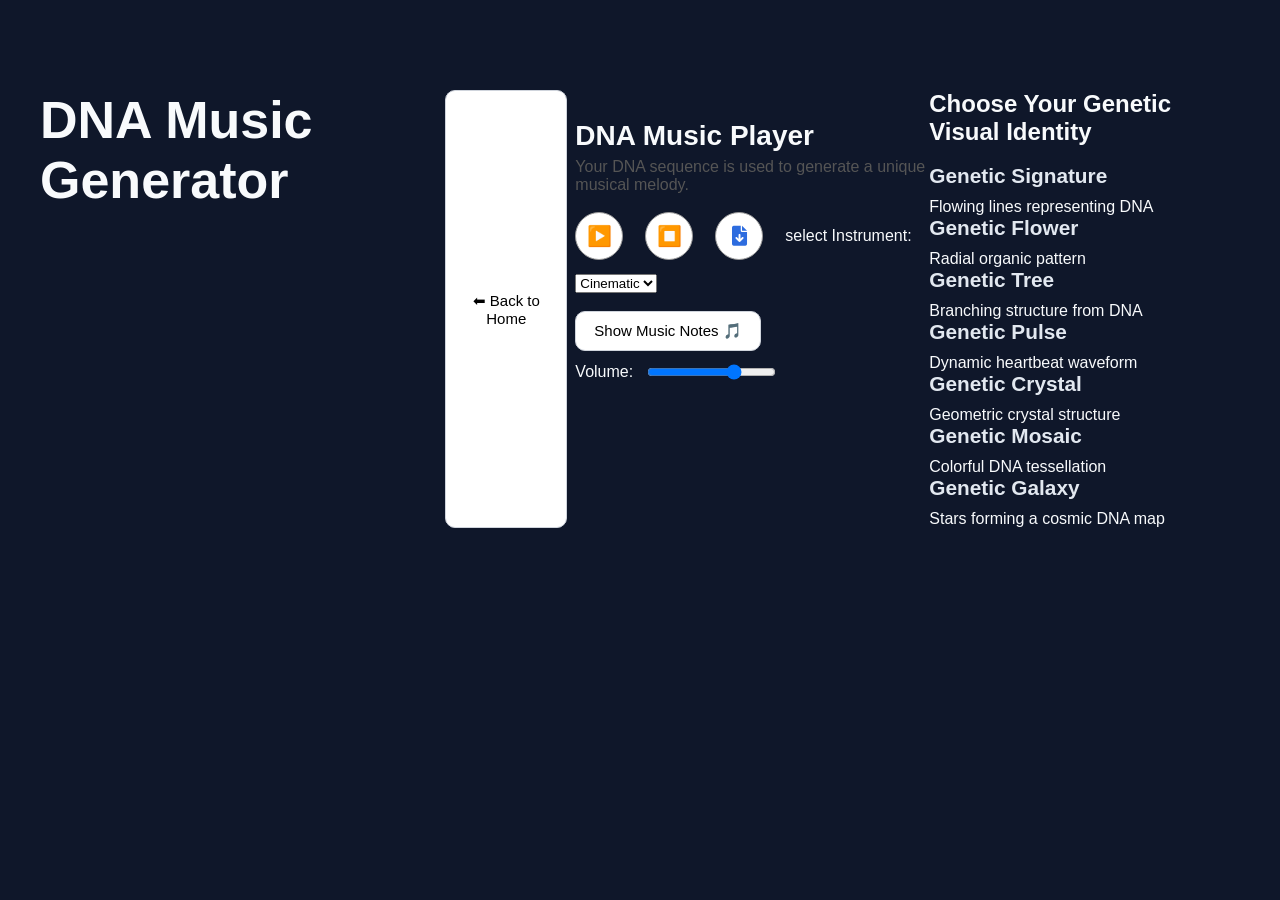
==== frontend/artistic.html @ f5a2efa0 "Build scientific catalog structure and premium glassmorphism UI" ====
<!DOCTYPE html>
<html>
<head>
  <meta charset="UTF-8">
  <title>Genomic Identity System – Artistic Identity</title>
  <link rel="stylesheet" href="https://cdnjs.cloudflare.com/ajax/libs/font-awesome/6.0.0/css/all.min.css">
  <link rel="stylesheet" href="css/style.css">
</head>
<body>

    <h1>DNA Music Generator</h1>
<button onclick="window.location.href='index.html'">
⬅ Back to Home
</button>
    <div class="music-card">
  <div class="controls">

<div class="row">
  <div class="player-info">
    <h2>DNA Music Player</h2>
    <p>Your DNA sequence is used to generate a unique musical melody.</p>
  </div>
</div>
  <!-- السطر الثاني -->
  <div class="row music-controls">

<button id="playBtn" type="button" class="icon-btn">▶️</button>
<button id="stopBtn" type="button" class="icon-btn">⏹️</button>
<button id="downloadBtn" class="icon-btn" title="Download Music">
    <i class="fa-solid fa-file-arrow-down"></i>
</button>

<label for="instrumentSelect"> select Instrument:</label>
<select id="instrumentSelect">
    <option value="CINE" selected>Cinematic</option>
    <option value="VIOLIN">Violin</option>
    <option value="FLUTE">Flute</option>
    <option value="TRUMPET">Trumpet</option>
    <option value="GUITAR">Guitar</option>
    <option value="PIANO">Piano</option>
  </select>
</div>
<button id="toggleNotesBtn">Show Music Notes 🎵</button>

<p id="notesDisplay" style="display:none;"></p>
<p id="statusText"></p>
<!--شريط التحكم بالصوت-->
<div class="row">
  <label for="volumeSlider">Volume:</label>
  <input type="range" id="volumeSlider" min="0" max="1" step="0.01" value="0.7">
</div>
</div>
</div>
 <!-- قسم البطاقات من  هون بلش -------- اختيار البطاقات------>
<section id="visualSection">

<h2>Choose Your Genetic Visual Identity</h2>

<div class="visual-grid">

<div class="visual-card" data-pattern="signature">
<h3>Genetic Signature</h3>
<p>Flowing lines representing DNA</p>
</div>

<div class="visual-card" data-pattern="flower">
<h3>Genetic Flower</h3>
<p>Radial organic pattern</p>
</div>

<div class="visual-card" data-pattern="tree">
<h3>Genetic Tree</h3>
<p>Branching structure from DNA</p>
</div>

<div class="visual-card" data-pattern="pulse">
<h3>Genetic Pulse</h3>
<p>Dynamic heartbeat waveform</p>
</div>

<div class="visual-card" data-pattern="crystal">
<h3>Genetic Crystal</h3>
<p>Geometric crystal structure</p>
</div>

<div class="visual-card" data-pattern="mosaic">
<h3>Genetic Mosaic</h3>
<p>Colorful DNA tessellation</p>
</div>

<div class="visual-card" data-pattern="galaxy">
<h3>Genetic Galaxy</h3>
<p>Stars forming a cosmic DNA map</p>
</div>

</div>


</section>

    <pre id="result"></pre>
    <script>

console.log("Script loaded");


let audioCtx = new (window.AudioContext || window.webkitAudioContext)();
let isPlaying = false;
let timeouts = [];

// ===== Simple Cinematic Reverb =====
const reverb = audioCtx.createConvolver();
const reverbGain = audioCtx.createGain();
reverbGain.gain.value = 0.35;

function createImpulseResponse(duration = 2.5, decay = 2.0) {
  const sampleRate = audioCtx.sampleRate;
  const length = sampleRate * duration;
  const impulse = audioCtx.createBuffer(2, length, sampleRate);

  for (let channel = 0; channel < 2; channel++) {
    const data = impulse.getChannelData(channel);
    for (let i = 0; i < length; i++) {
      data[i] =
        (Math.random() * 2 - 1) *
        Math.pow(1 - i / length, decay);
    }
  }

  return impulse;
}

reverb.buffer = createImpulseResponse();
reverb.connect(reverbGain);
reverbGain.connect(audioCtx.destination);

async function sendDNA() {
    const dnaValue = localStorage.getItem("savedDNA") || "";
    localStorage.setItem("savedDNA", dnaValue);
   
    const response = await fetch("http://127.0.0.1:8000/api/echo-dna", {
        method: "POST",
        headers: { "Content-Type": "application/json" },
        body: JSON.stringify({ dna: dnaValue })
    });
    const data = await response.json();

    window.lastNotes = data.notes;
    console.log("DNA:", dnaValue);
    console.log("NOTES:", data.notes);

    console.log("Notes received:", window.lastNotes);
}
// اخترّي آلة واحدة من: "FLUTE", "VIOLIN", "PIANO", "CINE"
let INSTRUMENT = "CINE";

const INSTRUMENT_PRESETS = {
 FLUTE: {
  wave1: "sine",
  wave2: "sine",
  detune: 1,
  cutoffMul: 4.0,
  attack: 0.05,
  release: 0.18,
  vibHz: 6.5,
  vibAmt: 4.0,
  useSub: false
},
  VIOLIN: {
  wave1: "sawtooth",
  wave2: "triangle",
  detune: 6,
  cutoffMul: 3.2,
  attack: 0.08,
  release: 0.25,
  vibHz: 7.0,
  vibAmt: 5.0,
  useSub: false
},
PIANO: {
  wave1: "triangle",
  wave2: "sine",
  detune: 0,
  cutoffMul: 4.0,
  attack: 0.005,
  release: 0.15,
  vibHz: 0.0,
  vibAmt: 0.0,
  useSub: false
},
GUITAR: {
  wave1: "triangle",
  wave2: "triangle",
  detune: 0,
  cutoffMul: 2.8,
  attack: 0.003,
  release: 0.12,
  vibHz: 0.0,
  vibAmt: 0.0,
  useSub: false
},
  CINE:   { wave1: "square",   wave2: "triangle", detune: 10, cutoffMul: 1.8, attack: 0.02, release: 0.10, vibHz: 4.2, vibAmt: 1.4,useSub: true },
  TRUMPET: {
  wave1: "square",
  wave2: "square",
  detune: 2,
  cutoffMul: 2.0,
  attack: 0.01,
  release: 0.06,
  vibHz: 5.0,
  vibAmt: 1.5,
  useSub: false
},}
let mediaRecorder;
let audioChunks = [];

// تجهيز التسجيل من الـ Audio Context
const dest = audioCtx.createMediaStreamDestination();
reverbGain.connect(dest); // نربط الصوت النهائي (مع الريفيرب) بجهة التسجيل

function setupRecorder() {
  mediaRecorder = new MediaRecorder(dest.stream);
  
  mediaRecorder.ondataavailable = (event) => {
    audioChunks.push(event.data);
  };

  mediaRecorder.onstop = () => {
    const audioBlob = new Blob(audioChunks, { type: 'audio/wav' });
    const audioUrl = URL.createObjectURL(audioBlob);
    const link = document.createElement('a');
    link.href = audioUrl;
    link.download = 'MyDNA_Music.wav';
    link.click();
    audioChunks = []; // تفريغ الذاكرة للتسجيل القادم
  };
}

function playNote(freq, duration = 0.28, volume = 0.85) {
    isPlaying = true;
  if (!Number.isFinite(freq)) return; // حماية من undefined / NaN

  const now = audioCtx.currentTime;
const preset = INSTRUMENT_PRESETS[INSTRUMENT] || INSTRUMENT_PRESETS["CINE"];
console.log("Current instrument:", INSTRUMENT);
console.log("Preset loaded:", preset);
const useSub = preset.useSub ?? true;
  // MAIN + DETUNE (يعطي سماكة بدون حدة مزعجة)
  const osc = audioCtx.createOscillator();
  const osc2 = audioCtx.createOscillator();

  osc.type = preset.wave1;
osc2.type = preset.wave2;

  osc.frequency.setValueAtTime(freq, now);
  osc2.frequency.setValueAtTime(freq, now);
  osc2.detune.setValueAtTime(preset.detune, now);
  // SUB (Bass) خفيف لتخانة “سينمائية”
  const sub = audioCtx.createOscillator();
  sub.type = "sine";
  sub.frequency.setValueAtTime(freq / 2, now);

  // فلتر Low-pass لكسر الزمور/الحدة
  const filter = audioCtx.createBiquadFilter();
  filter.type = "lowpass";
  // cutoff ذكي: كل ما النغمة أعلى، الفلتر أعلى
const cutoff = Math.min(2200, Math.max(900, freq * preset.cutoffMul));
  filter.frequency.setValueAtTime(cutoff, now);

  // Gain stages
  const mix = audioCtx.createGain();   // قبل الفلتر
  const amp = audioCtx.createGain();   // بعد الفلتر (Envelope)

  // خلط الطبقات (وازنّاهم)
  const subGain = audioCtx.createGain();
  subGain.gain.setValueAtTime(0.07, now); // تخانة بدون بَحّة (غيري 0.12 - 0.25)

  osc.connect(mix);
  osc2.connect(mix);
  sub.connect(subGain);
  subGain.connect(mix);

  mix.connect(filter);
  filter.connect(amp);
 amp.connect(audioCtx.destination); // الصوت المباشر
amp.connect(reverb); // إرسال جزء للريڤيرب

  // Envelope ناعم (سينمائي) + بدون قطع مفاجئ
 amp.gain.setValueAtTime(0.0001, now);
 amp.gain.setValueAtTime(0.0001, now);
amp.gain.exponentialRampToValueAtTime(volume, now + preset.attack);
amp.gain.exponentialRampToValueAtTime(0.0001, now + duration + preset.release);
  osc.start(now);
  osc2.start(now);

  osc.stop(now + duration);
  osc2.stop(now + duration);
 if (useSub) {
  sub.start(now);
  sub.stop(now + duration);
}
}

async function playNotes() {
isPlaying=true;
    await audioCtx.resume();
    timeouts.forEach(clearTimeout);
timeouts = [];
// أخذ النوتات وتكرارها 3 مرات (مثل ما بيسمعها المستخدم تماماً)
const notes = window.lastNotes || [];
const repeats = 3; 
const loopedNotes = Array(repeats).fill(notes).flat();

    if (!notes.length) {
        alert("اعملي Send أول شي");
        return;
    }


const freqMap = {
  "C4": 261.63,
  "Eb4": 311.13,
  "F4": 349.23,
  "Gb4": 369.99,
  "G4": 392.00,
  "Bb4": 466.16,
  "C5": 523.25,
  "Eb5": 622.25
};
    

let t = 0;

loopedNotes.forEach((note, index) => {

  // تطبيع النوتة ليتناسب مع السلم
  const normalizeNote = {
    "D4": "Eb4",
    "E4": "F4",
    "A4": "Bb4",
    "B4": "C5",
  };

  note = normalizeNote[note] || note;

  // جيب التردد مع حماية من undefined
  let finalFreq = freqMap[note] ?? freqMap["C4"];

  // ===== إيقاع سينمائي متغيّر =====
 const base  = 0.22;  

  const beat =
    (index % 8 === 0) ? 0.12 :
    (index % 4 === 0) ? 0.07 :
    0.3;

  const duration = base + beat;
  // ترابط بسيط بين النغمات
  const overlap = 0.01;
const progression = index / loopedNotes.length;
const dynamicVolume = 0.65 + progression * 0.6;
 
const id = setTimeout(() => {
  if (!isPlaying) return;
  playNote(finalFreq, duration, dynamicVolume);
}, t);

timeouts.push(id);

  t += Math.max(18, (duration - overlap) * 1000);
});
}

document.getElementById("instrumentSelect").addEventListener("change", (e) => {
  INSTRUMENT = e.target.value;
  console.log("Instrument changed to:", INSTRUMENT);
});
document.getElementById("playBtn").addEventListener("click", async () => {
  INSTRUMENT = document.getElementById("instrumentSelect").value;
  document.getElementById("statusText").textContent = "Generating music...";

  if (!window.lastNotes || !window.lastNotes.length) {
    await sendDNA();
  }

  document.getElementById("statusText").textContent = "Playing music...";
  playNotes();
});
document.getElementById("stopBtn").addEventListener("click", async () => {
  isPlaying = false;
  timeouts.forEach(clearTimeout);
  timeouts = [];

  if (audioCtx.state === "running") {
    await audioCtx.suspend();
  }
  document.getElementById("statusText").textContent = "Music stopped & saved";
});
let notesVisible = false;

document.getElementById("toggleNotesBtn").addEventListener("click", () => {
  const notesElement = document.getElementById("notesDisplay");

  if (!window.lastNotes || !window.lastNotes.length) {
    notesElement.textContent = "No  Music generated yet.";
    notesElement.style.display = "block";
    return;
  }

  notesVisible = !notesVisible;

  if (notesVisible) {
    notesElement.textContent = window.lastNotes.join(" ");
    notesElement.style.display = "block";
    document.getElementById("toggleNotesBtn").textContent = "Hide Notes";
  } else {
    notesElement.style.display = "none";
    document.getElementById("toggleNotesBtn").textContent = "Show Generated Notes 🎵";
  }
});
  // دالة تحويل البيانات لصوت - نسخة مختصرة ومجربة
function bufferToWave(abuffer, len) {
    let numOfChan = abuffer.numberOfChannels,
        length = len * numOfChan * 2 + 44,
        buffer = new ArrayBuffer(length),
        view = new DataView(buffer),
        channels = [], i, sample, offset = 0, pos = 0;

    function setUint16(data) { view.setUint16(pos, data, true); pos += 2; }
    function setUint32(data) { view.setUint32(pos, data, true); pos += 4; }

    setUint32(0x46464952); setUint32(length - 8); setUint32(0x45564157);
    setUint32(0x20746d66); setUint32(16); setUint16(1); setUint16(numOfChan);
    setUint32(abuffer.sampleRate); setUint32(abuffer.sampleRate * 2 * numOfChan);
    setUint16(numOfChan * 2); setUint16(16); setUint32(0x61746164); setUint32(length - pos - 4);

    for (i = 0; i < abuffer.numberOfChannels; i++) channels.push(abuffer.getChannelData(i));
    while (pos < len) {
        for (i = 0; i < numOfChan; i++) {
            sample = Math.max(-1, Math.min(1, channels[i][pos]));
            sample = (0.5 + sample < 0 ? sample * 32768 : sample * 32767) | 0;
            view.setInt16(44 + offset, sample, true); offset += 2;
        }
        pos++;
    }
    return new Blob([buffer], { type: "audio/wav" });
}

// دالة التحميل
async function downloadMusic() {
    if (!window.lastNotes || !window.lastNotes.length) {
        alert("Please generate DNA notes first!");
        return;
    }
    document.getElementById("statusText").textContent = "Downloading...";
    // 1. أخذ النوتات الأساسية
  const baseNotes = window.lastNotes || [];
  
  // 2. تكرارها 3 مرات (عشان يطلع طول الملف الصوتي مناسب)
  const notes = Array(3).fill(baseNotes).flat();

  // 3. إنشاء السياق الصوتي بناءً على الطول الجديد (نضرب بـ 0.5 للضمان)
  const renderCtx = new OfflineAudioContext(2, 44100 * notes.length * 0.5, 44100);
    let currentTime = 0;
    const freqMap = { "C4": 261.63, "Eb4": 311.13, "F4": 349.23, "Gb4": 369.99, "G4": 392.00, "Bb4": 466.16, "C5": 523.25, "Eb5": 622.25 };

    notes.forEach(note => {
        const freq = freqMap[note] || 261.63;
        const osc = renderCtx.createOscillator();
        const amp = renderCtx.createGain();
       osc.type = INSTRUMENT_PRESETS[INSTRUMENT].wave1;
        osc.frequency.setValueAtTime(freq, currentTime);
        amp.gain.setValueAtTime(0.5, currentTime);
        amp.gain.exponentialRampToValueAtTime(0.0001, currentTime + 0.4);
        osc.connect(amp);
        amp.connect(renderCtx.destination);
        osc.start(currentTime);
        osc.stop(currentTime + 0.4);
        currentTime += 0.45;
    });

    const renderedBuffer = await renderCtx.startRendering();
    const blob = bufferToWave(renderedBuffer, renderedBuffer.length);
    const url = URL.createObjectURL(blob);
    const a = document.createElement("a");
    a.href = url;
    a.download = "DNA_Music.wav";
    a.click();
    document.getElementById("statusText").textContent = "Done!";
}

// ربط الزر
document.getElementById("downloadBtn").onclick = downloadMusic;
</script> 
</body>
</html>
---- frontend/css/style.css ----
.row {
  display: flex;
  gap: 12px;
  align-items: center;
  margin-bottom: 22px;   /* زودناها شوي */
}

.controls {
  margin-top: 25px;
}

#dnaInput {
  width: 350px;
  padding: 6px;
}
.icon-btn{
  width: 48px;
  height: 48px;
  font-size: 22px;
  border-radius: 50%;
  border: 1px solid #999;
  background: white;
  cursor: pointer;
}
body{
  font-family: Arial, Helvetica, sans-serif;
  margin: 40px;
}

.controls{
  margin-bottom: 40px;
}

.row{
  margin-top: 12px;
}

button{
  margin-right: 8px;
  padding: 6px 12px;
  cursor: pointer;
}

#dnaInput{
  width: 400px;
  padding: 8px;
}
.music-controls{
  display:flex;
  align-items:center;
  gap:10px;
}
.player-info h2 {
  margin: 0;
  font-size: 28px;
}

.player-info p {
  margin: 6px 0 0 0;
  color: #555;
  font-size: 16px;
}
.subtitle{
  margin-top:10px;
  color:#555;
  font-size:16px;
  max-width:500px;
}
body{
  font-family: Arial, Helvetica, sans-serif;
  margin: 40px;
  background: #f8f9fc;
  color: #222;
}

h1{
  font-size: 52px;
  margin-bottom: 10px;
}

.subtitle{
  margin-top: 10px;
  color: #555;
  font-size: 16px;
  max-width: 700px;
  line-height: 1.6;
}

.controls{
  margin-top: 30px;
  max-width: 900px;
}

.row{
  display: flex;
  gap: 14px;
  align-items: center;
  margin-bottom: 18px;
  flex-wrap: wrap;
}

#dnaInput{
  width: 500px;
  padding: 12px;
  border: 1px solid #cfd4dc;
  border-radius: 10px;
  font-size: 15px;
}

button{
  padding: 10px 18px;
  border: 1px solid #cfd4dc;
  border-radius: 10px;
  background: white;
  cursor: pointer;
  font-size: 15px;
  transition: 0.2s;
}

button:hover{
  background: #eef3ff;
  border-color: #7aa2ff;
}

#sendBtn{
  background: #2d6cdf;
  color: white;
  border: none;
}

#sendBtn:hover{
  background: #1f57b8;
}

.icon-btn{
  width: 48px;
  height: 48px;
  font-size: 20px;
  border-radius: 50%;
  display: flex;
  align-items: center;
  justify-content: center;
}

hr{
  margin: 30px 0;
  border: none;
  border-top: 1px solid #dcdfe6;
}

h2{
  margin-bottom: 18px;
}
footer{
  text-align: center;
  margin-top: 40px;
  padding: 15px;
  font-size: 14px;
  color: #666;
}

footer a{
  text-decoration: none;
  color: #2d6cdf;
  margin: 0 8px;
  font-weight: 500;
}

footer a:hover{
  text-decoration: underline;
}
.icon-btn i {
    font-size: 20px;   /* حجم الأيقونة */
    color: #2d6cdf;    /* اللون الأزرق اللي استخدمتيه بمشروعك */
}

.icon-btn:hover i {
    color: #1f57b8;    /* لون أغمق شوي عند تمرير الماوس */
}
/* إعدادات الصفحة الأساسية */
* {
    margin: 0;
    padding: 0;
    box-sizing: border-box;
}

body {
    background-color: #0f172a !important; /* لون كحلي غامق جداً */
    color: #f8fafc;
    font-family: 'Segoe UI', Tahoma, Geneva, Verdana, sans-serif;
    display: flex;
    justify-content: center;
    padding: 50px 0;
}

.container {
    width: 90%;
    max-width: 1100px;
    text-align: center;
}

.main-title {
    font-size: 2.5rem;
    color: #f1f5f9;
    margin-bottom: 10px;
}

.subtitle {
    color: #94a3b8;
    margin-bottom: 40px;
}

/* توزيع المربعات بانتظام */
.scientific-grid {
    display: grid;
    grid-template-columns: repeat(3, 1fr); /* 3 مربعات بالسطر */
    gap: 20px;
}

/* تصميم المربع الواحد */
.trait-card {
    background: rgba(255, 255, 255, 0.05); /* زجاجي شفاف */
    border: 1px solid rgba(255, 255, 255, 0.1);
    border-radius: 15px;
    padding: 30px;
    transition: 0.3s;
    cursor: pointer;
}

.trait-card:hover {
    border-color: #d4af37; /* ذهبي عند التمرير */
    transform: translateY(-5px);
}

.icon {
    font-size: 2.5rem;
    margin-bottom: 15px;
    display: block;
}

h3 {
    font-size: 1.3rem;
    margin-bottom: 10px;
    color: #e2e8f0;
}

.tagline {
    font-size: 0.85rem;
    color: #64748b;
}

/* مكان النتائج (مخفي حالياً) */
.details {
    display: none;
    margin-top: 15px;
    padding-top: 15px;
    border-top: 1px solid rgba(255, 255, 255, 0.1);
    color: #d4af37; /* اللون الذهبي للنتائج العلمية */
}
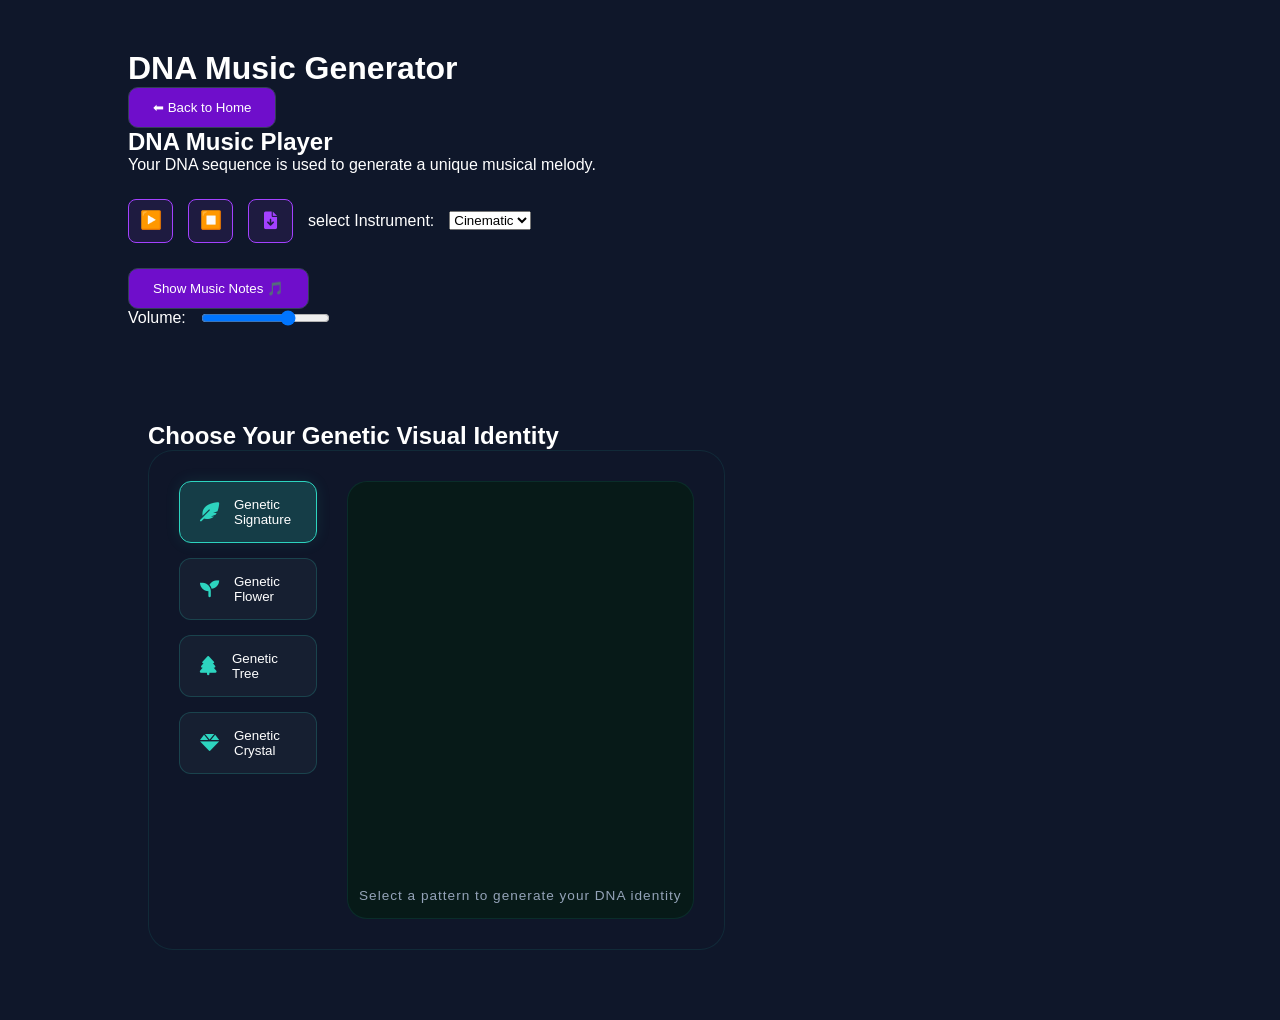
==== commit 5f515c0d: "Fix Genova font and Scientific Catalog layout" ====
--- a/frontend/artistic.html
+++ b/frontend/artistic.html
@@ -52,50 +52,34 @@
 </div>
 </div>
  <!-- قسم البطاقات من  هون بلش -------- اختيار البطاقات------>
-<section id="visualSection">
-
-<h2>Choose Your Genetic Visual Identity</h2>
-
-<div class="visual-grid">
-
-<div class="visual-card" data-pattern="signature">
-<h3>Genetic Signature</h3>
-<p>Flowing lines representing DNA</p>
-</div>
-
-<div class="visual-card" data-pattern="flower">
-<h3>Genetic Flower</h3>
-<p>Radial organic pattern</p>
-</div>
-
-<div class="visual-card" data-pattern="tree">
-<h3>Genetic Tree</h3>
-<p>Branching structure from DNA</p>
-</div>
-
-<div class="visual-card" data-pattern="pulse">
-<h3>Genetic Pulse</h3>
-<p>Dynamic heartbeat waveform</p>
-</div>
-
-<div class="visual-card" data-pattern="crystal">
-<h3>Genetic Crystal</h3>
-<p>Geometric crystal structure</p>
-</div>
-
-<div class="visual-card" data-pattern="mosaic">
-<h3>Genetic Mosaic</h3>
-<p>Colorful DNA tessellation</p>
-</div>
-
-<div class="visual-card" data-pattern="galaxy">
-<h3>Genetic Galaxy</h3>
-<p>Stars forming a cosmic DNA map</p>
-</div>
-
-</div>
-
-
+<section id="visualSection" class="workshop-container">
+    <h2>Choose Your Genetic Visual Identity</h2>
+    
+    <div class="workshop-layout">
+        <div class="visual-sidebar">
+            <button class="visual-tab active" data-pattern="signature">
+                <i class="fas fa-feather-alt"></i>
+                <span>Genetic Signature</span>
+            </button>
+            <button class="visual-tab" data-pattern="flower">
+                <i class="fas fa-seedling"></i>
+                <span>Genetic Flower</span>
+            </button>
+            <button class="visual-tab" data-pattern="tree">
+                <i class="fas fa-tree"></i>
+                <span>Genetic Tree</span>
+            </button>
+            <button class="visual-tab" data-pattern="crystal">
+                <i class="fas fa-gem"></i>
+                <span>Genetic Crystal</span>
+            </button>
+        </div>
+
+        <div class="visual-display">
+            <canvas id="dnaCanvas"></canvas>
+            <div id="visual-status">Select a pattern to generate your DNA identity</div>
+        </div>
+    </div>
 </section>
 
     <pre id="result"></pre>
@@ -135,8 +119,8 @@
 reverbGain.connect(audioCtx.destination);
 
 async function sendDNA() {
-    const dnaValue = localStorage.getItem("savedDNA") || "";
-    localStorage.setItem("savedDNA", dnaValue);
+    const dnaValue = localStorage.getItem("userDNA") || "";
+    //localStorage.setItem("savedDNA", dnaValue);
    
     const response = await fetch("http://127.0.0.1:8000/api/echo-dna", {
         method: "POST",
@@ -491,6 +475,119 @@
 
 // ربط الزر
 document.getElementById("downloadBtn").onclick = downloadMusic;
+
+
+
+/**
+ * Genetic Flower: Soft Mandala Edition
+ * النسخة المعتمدة: بتلات مستديرة ناعمة مع تدرجات لونية عميقة
+ */
+
+function drawGeneticFlower() {
+    const canvas = document.getElementById('dnaCanvas');
+    if (!canvas) return;
+    const ctx = canvas.getContext('2d');
+
+    // إعدادات الحجم
+    const displayDiv = document.querySelector('.visual-display');
+    canvas.width = displayDiv.clientWidth || 600;
+    canvas.height = displayDiv.clientHeight || 550;
+    const cx = canvas.width / 2;
+    const cy = canvas.height / 2;
+
+    // جلب بيانات الـ DNA
+    const dna = localStorage.getItem("userDNA") || "ATGCATGCATGCATGCATGC";
+    const countT = (dna.match(/T/g) || []).length;
+    const countG = (dna.match(/G/g) || []).length;
+
+    // المعايير الجينية
+    const basePetals = Math.max(countT, 10); 
+    const scaleFactor = 1 + (countG * 0.03);
+
+    ctx.clearRect(0, 0, canvas.width, canvas.height);
+
+    // مصفوفة الطبقات (الألوان المعتمدة بالترتيب من الخارج للداخل)
+    const layers = [
+        { color: '#fbbf24', dark: '#78350f', size: 200, count: basePetals },      // 1. ذهبي خارجي
+        { color: '#4c1d95', dark: '#1e1b4b', size: 170, count: basePetals + 2 },  // 2. نهدي غامق
+        { color: '#db2777', dark: '#500724', size: 140, count: basePetals },      // 3. زهري مطفي
+        { color: '#166534', dark: '#052e16', size: 110, count: basePetals + 4 },  // 4. أخضر غامق
+        { color: '#4ade80', dark: '#064e3b', size: 80,  count: 12 },              // 5. أخضر فاتح
+        { color: '#2dd4bf', dark: '#134e4a', size: 50,  count: 8 }                // 6. قلب الوردة
+    ];
+
+    layers.forEach((layer) => {
+        const numPetals = layer.count;
+        const petalLen = layer.size * scaleFactor;
+        const petalWidth = (petalLen * 0.45); // عرض البتلة ليعطي استدارة
+
+        for (let i = 0; i < numPetals; i++) {
+            const angle = (i / numPetals) * Math.PI * 2;
+            ctx.save();
+            ctx.translate(cx, cy);
+            ctx.rotate(angle);
+
+            // تدرج لوني يعطي مظهر "الطبقات"
+            const grad = ctx.createLinearGradient(0, 0, 0, -petalLen);
+            grad.addColorStop(0, layer.dark);
+            grad.addColorStop(0.7, layer.color);
+            grad.addColorStop(1, layer.color);
+
+            ctx.beginPath();
+            ctx.fillStyle = grad;
+            ctx.shadowBlur = 10;
+            ctx.shadowColor = 'rgba(0,0,0,0.3)';
+
+            ctx.moveTo(0, 0);
+            // رسم البتلة بمنحنيات ناعمة جداً (Bezier)
+            // 
+            ctx.bezierCurveTo(petalWidth, -petalLen/3, petalWidth, -petalLen, 0, -petalLen);
+            ctx.bezierCurveTo(-petalWidth, -petalLen, -petalWidth, -petalLen/3, 0, 0);
+            
+            ctx.fill();
+            ctx.restore();
+        }
+    });
+
+    // المركز المضيء (Core)
+    drawSoftCore(ctx, cx, cy);
+}
+
+function drawSoftCore(ctx, cx, cy) {
+    const coreGrad = ctx.createRadialGradient(cx, cy, 0, cx, cy, 30);
+    coreGrad.addColorStop(0, '#ffffff');
+    coreGrad.addColorStop(0.3, '#2dd4bf');
+    coreGrad.addColorStop(1, 'transparent');
+
+    ctx.beginPath();
+    ctx.arc(cx, cy, 30, 0, Math.PI * 2);
+    ctx.fillStyle = coreGrad;
+    ctx.fill();
+}
+// تفعيل الأزرار عند تحميل الصفحة
+document.addEventListener('DOMContentLoaded', () => {
+    const tabs = document.querySelectorAll('.visual-tab');
+
+    tabs.forEach(tab => {
+        tab.addEventListener('click', function() {
+            // 1. إزالة التفعيل من كل الأزرار وإضافته للمختار
+            tabs.forEach(t => t.classList.remove('active'));
+            this.classList.add('active');
+
+            // 2. معرفة أي نمط تم اختياره
+            const pattern = this.getAttribute('data-pattern');
+            console.log("النمط المختار حالياً:", pattern);
+
+            // 3. إذا كان المختار هو الوردة، نفذ الرسم
+            if (pattern === 'flower') {
+                drawGeneticFlower();
+            } else {
+                // هنا يمكن إضافة دوال الرسم الأخرى (Tree, Crystal... إلخ)
+                console.log("سيتم رسم نمط آخر قريباً...");
+            }
+        });
+    });
+});
 </script> 
 </body>
 </html>
--- a/frontend/css/style.css
+++ b/frontend/css/style.css
@@ -1,183 +1,15 @@
-.row {
-  display: flex;
-  gap: 12px;
-  align-items: center;
-  margin-bottom: 22px;   /* زودناها شوي */
-}
-
-.controls {
-  margin-top: 25px;
-}
-
-#dnaInput {
-  width: 350px;
-  padding: 6px;
-}
-.icon-btn{
-  width: 48px;
-  height: 48px;
-  font-size: 22px;
-  border-radius: 50%;
-  border: 1px solid #999;
-  background: white;
-  cursor: pointer;
-}
-body{
-  font-family: Arial, Helvetica, sans-serif;
-  margin: 40px;
-}
-
-.controls{
-  margin-bottom: 40px;
-}
-
-.row{
-  margin-top: 12px;
-}
-
-button{
-  margin-right: 8px;
-  padding: 6px 12px;
-  cursor: pointer;
-}
-
-#dnaInput{
-  width: 400px;
-  padding: 8px;
-}
-.music-controls{
-  display:flex;
-  align-items:center;
-  gap:10px;
-}
-.player-info h2 {
-  margin: 0;
-  font-size: 28px;
-}
-
-.player-info p {
-  margin: 6px 0 0 0;
-  color: #555;
-  font-size: 16px;
-}
-.subtitle{
-  margin-top:10px;
-  color:#555;
-  font-size:16px;
-  max-width:500px;
-}
-body{
-  font-family: Arial, Helvetica, sans-serif;
-  margin: 40px;
-  background: #f8f9fc;
-  color: #222;
-}
-
-h1{
-  font-size: 52px;
-  margin-bottom: 10px;
-}
-
-.subtitle{
-  margin-top: 10px;
-  color: #555;
-  font-size: 16px;
-  max-width: 700px;
-  line-height: 1.6;
-}
-
-.controls{
-  margin-top: 30px;
-  max-width: 900px;
-}
-
-.row{
-  display: flex;
-  gap: 14px;
-  align-items: center;
-  margin-bottom: 18px;
-  flex-wrap: wrap;
-}
-
-#dnaInput{
-  width: 500px;
-  padding: 12px;
-  border: 1px solid #cfd4dc;
-  border-radius: 10px;
-  font-size: 15px;
-}
-
-button{
-  padding: 10px 18px;
-  border: 1px solid #cfd4dc;
-  border-radius: 10px;
-  background: white;
-  cursor: pointer;
-  font-size: 15px;
-  transition: 0.2s;
-}
-
-button:hover{
-  background: #eef3ff;
-  border-color: #7aa2ff;
-}
-
-#sendBtn{
-  background: #2d6cdf;
-  color: white;
-  border: none;
-}
-
-#sendBtn:hover{
-  background: #1f57b8;
-}
-
-.icon-btn{
-  width: 48px;
-  height: 48px;
-  font-size: 20px;
-  border-radius: 50%;
-  display: flex;
-  align-items: center;
-  justify-content: center;
-}
-
-hr{
-  margin: 30px 0;
-  border: none;
-  border-top: 1px solid #dcdfe6;
-}
-
-h2{
-  margin-bottom: 18px;
-}
-footer{
-  text-align: center;
-  margin-top: 40px;
-  padding: 15px;
-  font-size: 14px;
-  color: #666;
-}
-
-footer a{
-  text-decoration: none;
-  color: #2d6cdf;
-  margin: 0 8px;
-  font-weight: 500;
-}
-
-footer a:hover{
-  text-decoration: underline;
-}
-.icon-btn i {
-    font-size: 20px;   /* حجم الأيقونة */
-    color: #2d6cdf;    /* اللون الأزرق اللي استخدمتيه بمشروعك */
-}
-
-.icon-btn:hover i {
-    color: #1f57b8;    /* لون أغمق شوي عند تمرير الماوس */
-}
-/* إعدادات الصفحة الأساسية */
+/* =========================================
+   1. المتغيرات والإعدادات العامة
+========================================= */
+:root {
+    --bg-dark: #0f172a;       /* كحلي غامق جداً */
+    --mint-green: #2dd4bf;    /* أخضر مينت - أساسي وصحي */
+    --coral-soft: #fb7185;    /* مرجاني - للتنبيهات */
+    --amber-warm: #fbbf24;    /* برتقالي دافئ - للنصائح */
+    --slate-text: #94a3b8;    /* رمادي مزرق - للشروحات */
+    --card-bg: rgba(255, 255, 255, 0.03);
+}
+
 * {
     margin: 0;
     padding: 0;
@@ -185,75 +17,1040 @@
 }
 
 body {
-    background-color: #0f172a !important; /* لون كحلي غامق جداً */
-    color: #f8fafc;
-    font-family: 'Segoe UI', Tahoma, Geneva, Verdana, sans-serif;
-    display: flex;
-    justify-content: center;
-    padding: 50px 0;
-}
-
-.container {
-    width: 90%;
+    /* إعدادات الخلفية والصورة */
+    background-image: url('https://static.vecteezy.com/system/resources/previews/004/987/897/non_2x/blue-dna-structure-isolated-background-low-poly-dna-digital-technology-vector.jpg');
+    background-size: cover;
+    background-attachment: fixed;
+    background-position: center;
+    background-repeat: no-repeat;
+    background-color: var(--bg-dark);
+    
+    /* إعدادات التنسيق العام */
+    color: white;
+    font-family: 'Segoe UI', sans-serif;
+    padding: 50px 10%;
+    display: flex;
+    flex-direction: column;
+    align-items: flex-start;
+}
+
+/* شريط التمرير المخصص (Scrollbar) باللون النهدي */
+::-webkit-scrollbar { 
+    width: 8px; 
+}
+
+::-webkit-scrollbar-track { 
+    background: var(--bg-dark); 
+}
+
+::-webkit-scrollbar-thumb { 
+    background: #a341ff; /* اللون النهدي الملكي */
+    border-radius: 10px; 
+}
+
+::-webkit-scrollbar-thumb:hover { 
+    background: #bc77ff; /* درجة أفتح عند تحريك الماوس */
+}
+
+/* =========================================
+   2. الهيدر والعناوين (Genova)
+========================================= */
+/* =========================================
+   تعديل الهيدر ليتناسب مع فخامة الصفحة الأساسية
+========================================= */
+
+.header-section {
+    width: 100%;
+    text-align: center;
+    margin-bottom: 60px; /* مسافة إضافية تحت العنوان */
+}
+
+/* 1. إرجاع خط Genova الأصلي (للصفحة الرئيسية) */
+.main-title {
+    /* هاد هو السطر السحري اللي بيرجع الخط متل الصورة */
+    font-family: 'Great Vibes', cursive; 
+    
+    font-size: 8rem; /* كبريه ليعطي هيبة Genova */
+    font-weight: normal; /* خطوط الـ Script ما بدها Bold كتير */
+    text-transform: none; /* عشان تضل الأحرف مشبكة وما تصير Capital */
+    text-align: center;
+    display: block;
+    width: 100%;
+    
+    /* الألوان والتوهج */
+    background: linear-gradient(to bottom, #ffffff, #a341ff);
+    -webkit-background-clip: text;
+    -webkit-text-fill-color: transparent;
+    filter: drop-shadow(0 0 15px rgba(163, 65, 255, 0.6));
+    margin-bottom: 10px;
+}
+
+/* 2. التنسيق الاحترافي لعنوان الكتالوج العلمي (الصفحة الحالية) */
+.scientific-main-title {
+    font-family: 'Segoe UI', Roboto, Helvetica, Arial, sans-serif;
+    font-size: 2.8rem;
+    font-weight: 900;
+    text-transform: uppercase;
+    letter-spacing: 4px;
+    text-align: center;
+    width: 100%;
+    display: block;
+    margin: 20px 0;
+    background: linear-gradient(to bottom, #ffffff 20%, #a341ff 70%);
+    -webkit-background-clip: text;
+    -webkit-text-fill-color: transparent;
+    filter: drop-shadow(0 0 15px rgba(163, 65, 255, 0.5));
+}
+.subtitle {
+    color: #ffffff !important;
+    font-family: 'Segoe UI', sans-serif;
+    font-size: 1.4rem;
+    font-weight: 400;
+    letter-spacing: 1.5px;
+    text-align: center;
+    width: 100%;
+    display: block;
+    opacity: 0.8; /* شفافية خفيفة ليعطي تباين مع العنوان الرئيسي */
+    margin-top: 5px;
+}
+
+/* =========================================
+   3. منطقة الإدخال (DNA Input) والأزرار
+========================================= */
+.input-area {
+    width: 100%;
     max-width: 1100px;
-    text-align: center;
-}
-
-.main-title {
-    font-size: 2.5rem;
-    color: #f1f5f9;
+    display: flex;
+    flex-direction: column;
+    align-items: flex-start;
+    margin-top: 20px;
+}
+
+/* النص التوضيحي فوق الحقل */
+.input-area .subtitle {
+    text-align: left;
+    width: 100%;
     margin-bottom: 10px;
-}
-
-.subtitle {
-    color: #94a3b8;
-    margin-bottom: 40px;
-}
-
-/* توزيع المربعات بانتظام */
+    color: var(--slate-text);
+    padding-left: 0;
+    font-size: 1.1rem;
+    line-height: 1.6;
+}
+
+.row {
+    display: flex;
+    flex-direction: row;
+    align-items: center;
+    flex-wrap: wrap;
+    gap: 15px;
+    margin-bottom: 25px;
+    width: 100%;
+}
+
+/* الصف الخاص بالحقل وزر الرفع ليكونوا متناسقين لليمين */
+.input-area .row:first-of-type {
+    justify-content: flex-start;
+    gap: 20px;
+}
+
+#dnaInput {
+    width: 800px; /* العرض الطويل لليمين */
+    height: 50px;
+    flex: none;
+    padding: 0 20px;
+    border-radius: 10px;
+    background: rgba(255, 255, 255, 0.05);
+    border: 1px solid #334155;
+    color: white;
+    font-size: 16px;
+    outline: none;
+    transition: 0.3s;
+}
+
+/* تغيير لون حدود الحقل عند الضغط عليه للنهدي */
+#dnaInput:focus {
+    border-color: #a341ff !important; /* اللون النهدي الأساسي */
+    box-shadow: 0 0 12px rgba(163, 65, 255, 0.4) !important; /* توهج نهدي خفيف */
+    outline: none; /* عشان نشيل أي تحديد إضافي من المتصفح */
+}
+
+/* تنسيق الأزرار العامة */
+button {
+    padding: 12px 24px;
+    border-radius: 10px;
+    border: 1px solid #334155;
+    background: #6f0ecb;
+    color: white;
+    cursor: pointer;
+    font-weight: 500;
+    transition: all 0.3s ease;
+}
+
+button:hover {
+    background: #af72ff;
+    transform: translateY(-2px);
+}
+/* زر رفع الملف */
+#uploadDNA {
+    width: 200px;
+    height: 50px;
+    flex: none;
+    white-space: nowrap;
+    
+    /* ستايل يشبه أزرار المسارات (Glass Effect) */
+    background: rgba(163, 65, 255, 0.15) !important; /* خلفية بنفسجية شفافة */
+    border: 1px solid #a855f7 !important;           /* إطار بنفسجي نحيف */
+    color: white !important;
+    font-weight: 500;
+    backdrop-filter: blur(5px);                      /* تأثير تغبيش خلف الزر */
+    transition: all 0.3s ease;
+}
+
+#uploadDNA:hover {
+    background: rgba(163, 65, 255, 0.3) !important;  /* يغمق شوي عند اللمس */
+    border-color: #bc77ff !important;               /* الإطار يضوي أكتر */
+    transform: scale(1.02);                          /* تكبير بسيط جداً */
+    box-shadow: 0 0 15px rgba(163, 65, 255, 0.3);
+}
+
+/* زر Generate المميز */
+#generateBtn {
+    background: #a341ff !important;
+    color: white !important;
+    border: none !important;
+    padding: 20px 80px !important; /* الحجم الضخم */
+    font-size: 1.5rem !important;  /* الخط الكبير */
+    min-width: 200px !important;
+    font-weight: 800 !important;
+    border-radius: 15px !important;
+    cursor: pointer;
+    transition: all 0.3s ease;
+}
+#generateBtn:hover {
+    background: #bc77ff !important;
+    transform: translateY(-3px) scale(1.05) !important; /* رفعة خفيفة مع تكبير عند اللمس */
+    box-shadow: 0 8px 25px rgba(163, 65, 255, 0.5) !important;
+}
+/* --- مجموعة الأزرار --- */
+.button-group {
+    display: flex;
+    gap: 12px;
+    justify-content: center;
+    flex-wrap: wrap;
+    margin-top: 20px;
+}
+
+/* --- رسالة الحالة --- */
+#statusMessage {
+    height: 25px;
+    color: #a3ffe5; /* النهدي الجميل تبعنا */
+    font-weight: bold;
+    font-size: 14px;
+    
+    /* التعديل المطلوب هنا */
+    text-align: left;          /* نقل النص لليسار */
+    width: 100%;
+    margin-top: 10px;          /* مسافة بسيطة تحت الزر */
+    padding-left: 5px;         /* إزاحة خفيفة عشان يجي تحت نص كلمة Generate بالظبط */
+}
+
+/* =========================================
+   5. الكروت العلمية والبصرية (Cards & Grid)
+========================================= */
+/* =========================================
+   تنسيق الكروت العلمية (Scientific Portals)
+========================================= */
+
 .scientific-grid {
     display: grid;
-    grid-template-columns: repeat(3, 1fr); /* 3 مربعات بالسطر */
+    grid-template-columns: repeat(auto-fit, minmax(320px, 1fr)); /* كروت أعرض وأفخم */
+    gap: 35px; /* مسافات مدروسة */
+    width: 100%;
+    max-width: 1200px;
+    margin: 40px auto; /* توسيط الحاوية بالمنتصف */
+    padding: 20px;
+}
+
+.trait-card {
+    /* تأثير الزجاج (Glassmorphism) */
+    background: rgba(255, 255, 255, 0.03); 
+    backdrop-filter: blur(15px);
+    -webkit-backdrop-filter: blur(15px);
+    
+    /* حدود نهدية ناعمة وتوهج خفيف */
+    border: 1px solid rgba(163, 65, 255, 0.25);
+    border-radius: 25px;
+    padding: 35px 25px;
+    
+    display: flex;
+    flex-direction: column; /* الأيقونة فوق والنص تحتها */
+    align-items: center;
+    justify-content: center;
+    text-align: center;
+    transition: all 0.4s cubic-bezier(0.175, 0.885, 0.32, 1.275);
+    cursor: pointer;
+    position: relative;
+    overflow: hidden;
+}
+
+/* تأثير اللمس (Hover) */
+.trait-card:hover {
+    transform: translateY(-12px); /* رفعة واضحة */
+    background: rgba(163, 65, 255, 0.1);
+    border-color: #a341ff;
+    box-shadow: 0 15px 35px rgba(163, 65, 255, 0.3);
+}
+
+/* تنسيق الأيقونات */
+.icon-section {
+    font-size: 3rem; /* حجم كبير وواضح */
+    color: #a341ff;
+    margin-bottom: 20px;
+    transition: 0.3s;
+    filter: drop-shadow(0 0 10px rgba(163, 65, 255, 0.4));
+}
+
+.trait-card:hover .icon-section {
+    color: #ffffff; /* الأيقونة تقلب أبيض عند اللمس */
+    transform: scale(1.1);
+    filter: drop-shadow(0 0 15px #a341ff);
+}
+
+/* تنسيق النصوص داخل الكارد */
+.card-info h3 {
+    font-size: 1.4rem;
+    color: #ffffff;
+    margin-bottom: 12px;
+    font-weight: 700;
+    letter-spacing: 1px;
+}
+
+.tagline {
+    font-size: 0.95rem;
+    color: #94a3b8; /* رمادي مزرق أنيق */
+    line-height: 1.5;
+    margin-bottom: 15px;
+}
+
+/* استبدال Processing بنص تفاعلي */
+.details {
+    font-size: 0.8rem;
+    color: #a341ff;
+    font-weight: 800;
+    text-transform: uppercase;
+    letter-spacing: 2px;
+    opacity: 0.7;
+}
+
+.trait-card:hover .details {
+    opacity: 1;
+    color: #ffffff;
+}
+/* الشبكة البصرية (Visual Grid) */
+.visual-grid {
+    display: grid;
+    grid-template-columns: repeat(auto-fit, minmax(250px, 1fr)); 
     gap: 20px;
-}
-
-/* تصميم المربع الواحد */
+    margin: 30px 0;
+    padding: 10px;
+}
+
+.visual-card {
+    background: rgba(30, 41, 59, 0.5);
+    border: 1px solid rgba(45, 212, 191, 0.2);
+    border-radius: 15px;
+    padding: 20px;
+    text-align: center;
+    cursor: pointer;
+    transition: all 0.3s ease;
+}
+
+.visual-card:hover {
+    transform: translateY(-5px);
+    border-color: var(--mint-green);
+    background: rgba(45, 212, 191, 0.1);
+    box-shadow: 0 10px 20px rgba(0, 0, 0, 0.2);
+}
+
+.visual-card h3 { color: var(--mint-green); margin-bottom: 8px; font-size: 1.2rem; }
+.visual-card p { color: var(--slate-text); font-size: 0.9rem; }
+
+
+/* =========================================
+   6. ورشة العمل (Workshop Layout)
+========================================= */
+.workshop-container { margin-top: 50px; padding: 20px; }
+
+.workshop-layout {
+    display: flex;
+    gap: 30px;
+    background: rgba(15, 23, 42, 0.4);
+    padding: 30px;
+    border-radius: 25px;
+    border: 1px solid rgba(45, 212, 191, 0.1);
+    min-height: 500px;
+}
+
+.visual-sidebar {
+    flex: 1;
+    display: flex;
+    flex-direction: column;
+    gap: 15px;
+}
+
+.visual-tab {
+    background: rgba(30, 41, 59, 0.5);
+    border: 1px solid rgba(45, 212, 191, 0.2);
+    padding: 15px 20px;
+    border-radius: 12px;
+    color: white;
+    cursor: pointer;
+    display: flex;
+    align-items: center;
+    gap: 15px;
+    transition: all 0.3s ease;
+    text-align: left;
+}
+
+.visual-tab i { color: var(--mint-green); font-size: 1.2rem; }
+.visual-tab.active {
+    background: rgba(45, 212, 191, 0.2);
+    border-color: var(--mint-green);
+    box-shadow: 0 0 15px rgba(45, 212, 191, 0.1);
+}
+
+.visual-display {
+    flex: 2.5;
+    background: #071a18;
+    border-radius: 20px;
+    position: relative;
+    overflow: hidden;
+    display: flex;
+    flex-direction: column;
+    align-items: center;
+    justify-content: center;
+    border: 1px solid rgba(45, 212, 191, 0.1);
+}
+
+#dnaCanvas { width: 100%; height: 100%; max-height: 450px; }
+#visual-status {
+    position: absolute;
+    bottom: 15px;
+    color: var(--slate-text);
+    font-size: 0.85rem;
+    letter-spacing: 1px;
+}
+
+
+/* =========================================
+   7. النوافذ المنبثقة (Modal)
+========================================= */
+.modal {
+    display: none;
+    z-index: 1000;
+    left: 0; top: 0;
+    width: 100%; height: 100%;
+    background-color: rgba(0, 0, 0, 0.85);
+    backdrop-filter: blur(8px);
+}
+
+.modal-content {
+    background: #1e293b;
+    margin: 5% auto;
+    padding: 30px;
+    border: 1px solid var(--mint-green);
+    border-radius: 20px;
+    width: 85%;
+    max-width: 750px;
+    max-height: 80vh;
+    overflow-y: auto;
+    box-shadow: 0 0 30px rgba(45, 212, 191, 0.15);
+}
+
+
+/* =========================================
+   8. قسم الـ Random وزر العودة والفوتر
+========================================= */
+.random-area { width: 100%; text-align: left; margin-top: 50px; }
+
+.random-section {
+    margin-top: 50px;
+    padding: 30px;
+    background: rgba(255, 255, 255, 0.02);
+    border-radius: 15px;
+    border: 1px dashed rgba(45, 212, 191, 0.2);
+    max-width: 800px;
+    text-align: center;
+}
+
+.random-text {
+    color: var(--slate-text);
+    font-size: 0.95rem;
+    margin-bottom: 20px;
+    line-height: 1.5;
+}
+
+.special-random-btn {
+    background: transparent !important;
+    border: 2px solid var(--amber-warm) !important;
+    color: var(--amber-warm) !important;
+    padding: 12px 30px !important;
+    font-size: 1rem !important;
+    font-weight: bold !important;
+    border-radius: 30px !important;
+    transition: 0.3s all ease;
+}
+
+.special-random-btn:hover {
+    background: var(--amber-warm) !important;
+    color: #0f172a !important;
+    box-shadow: 0 0 15px rgba(251, 191, 36, 0.3);
+    transform: scale(1.05);
+}
+
+/* زر العودة (Back Button) */
+.nav-container {
+    position: absolute;
+    top: 30px;
+    right: 40px;
+    z-index: 1000;
+}
+
+.back-btn {
+    text-decoration: none;
+    color: var(--mint-green);
+    font-size: 0.9rem;
+    font-weight: 500;
+    display: flex;
+    align-items: center;
+    gap: 8px;
+    padding: 10px 20px;
+    background: rgba(45, 212, 191, 0.1);
+    border: 1px solid rgba(45, 212, 191, 0.3);
+    border-radius: 30px;
+    transition: all 0.3s ease;
+}
+
+.back-btn:hover {
+    background: rgba(45, 212, 191, 0.2);
+    border-color: var(--mint-green);
+    transform: scale(1.05);
+    box-shadow: 0 0 15px rgba(45, 212, 191, 0.2);
+}
+
+@media (max-width: 768px) {
+    .nav-container {
+        position: relative;
+        top: 0;
+        right: 0;
+        margin-bottom: 20px;
+        display: flex;
+        justify-content: flex-end;
+    }
+}
+
+/* الفوتر */
+footer {
+    width: 100%;
+    margin-top: auto;
+    padding: 40px 0;
+    color: #64748b;
+    text-align: center;
+}
+
+/* تنسيق روابط الفوتر */
+footer a {
+    color: #94a3b8 !important; /* لون رمادي هادي عشان ما يشتت العين */
+    text-decoration: none;
+    margin: 0 10px;
+    transition: 0.3s all ease;
+    font-size: 0.9rem;
+}
+
+/* التغيير للنهدي عند تمرير الماوس */
+footer a:hover {
+    color: #a341ff !important; /* يقلب نهدي ملكي */
+    text-shadow: 0 0 10px rgba(163, 65, 255, 0.5); /* توهج نهدي خفيف */
+}
+/* 1. تنسيق زر الـ Generate (باستخدام الكلاس الموجود عندك بالصورة) */
+.generate-btn {
+    background: #a341ff !important;
+    color: white !important;
+    border: none !important;
+    padding: 12px 50px !important; /* الحجم اللي بدك ياه */
+    font-size: 1.2rem !important;
+    font-weight: bold !important;
+    border-radius: 12px !important;
+    min-width: 200px !important;
+    cursor: pointer;
+    transition: all 0.3s ease;
+    box-shadow: 0 4px 15px rgba(163, 65, 255, 0.3);
+}
+
+.generate-btn:hover {
+    background: #bc77ff !important;
+    transform: translateY(-3px);
+    box-shadow: 0 6px 20px rgba(163, 65, 255, 0.5);
+}
+
+/* 2. تنسيق زر الـ Upload (حسب الآيدي الموجود بالصورة) */
+#uploadDNA {
+    background: rgba(163, 65, 255, 0.15) !important;
+    border: 1px solid #a341ff !important;
+    color: white !important;
+    padding: 10px 20px;
+    border-radius: 10px;
+    cursor: pointer;
+    transition: 0.3s;
+}
+
+#uploadDNA:hover {
+    background: #a341ff !important;
+}
+
+/* تنسيق أيقونة الحذف */
+.icon-btn {
+    background: rgba(163, 65, 255, 0.1) !important;
+    border: 1px solid #a341ff !important;
+    color: #a341ff !important;
+
+    /* الحل لتوحيد الطول تماماً مع زر Generate */
+    padding: 12px !important;       /* تأكدي إنه نفس رقم padding زر generate */
+    font-size: 1.1rem !important;
+    line-height: 1 !important;      /* هذا السطر بيمنع الأيقونة إنها تطول بزيادة */
+    display: inline-flex;
+    align-items: center;
+    justify-content: center;
+    
+    border-radius: 8px !important;
+    cursor: pointer;
+    transition: all 0.3s ease;
+    width: 45px;                   /* عرض مناسب ليطلع مربع */
+}
+
+/* التنبيه باللون الأصفر عند اللمس */
+.icon-btn:hover {
+    background: #ffdc84 !important; /* اللون الأصفر اللي اخترتيه */
+    border-color: #fbbf24 !important;
+    color: #0f172a !important;      /* قلب لون الأيقونة لكحلي غامق عشان تبين فوق الأصفر */
+    transform: scale(1.1);
+}
+/* =========================================
+   تنسيق الكارد الزجاجي العريض للنتائج
+========================================= */
+
+
+/* --- تنسيق العناوين داخل الكارد --- */
+.results-header {
+    margin-bottom: 45px;
+}
+
+
+.results-title-english {
+    font-size: 1.1rem;
+    color: var(--slate-text);
+    letter-spacing: 5px;
+    text-transform: uppercase;
+    font-weight: 400;
+}
+
+/* --- تنسيق حاوية الأزرار --- */
+.path-buttons-container {
+    display: flex;
+    justify-content: center;
+    gap: 30px; /* مسافة بين البوابتين */
+    flex-wrap: wrap; /* عشان يتجاوب مع الشاشات الصغيرة */
+}
+
+/* --- تنسيق أزرار المسارات (The Portals) --- */
+.big-path-btn {
+    flex: 1;
+    max-width: 400px;
+    min-height: 160px;
+    padding: 30px;
+    background: rgba(163, 65, 255, 0.05); /* لون نهدي خفيف جداً */
+    border: 1px solid rgba(163, 65, 255, 0.25);
+    border-radius: 25px;
+    color: rgb(199, 127, 250);
+    display: flex;
+    flex-direction: column;
+    align-items: center;
+    justify-content: center;
+    gap: 15px;
+    cursor: pointer;
+    transition: all 0.4s ease;
+}
+
+.big-path-btn i {
+    font-size: 2.2rem;
+    color: #a341ff; /* أيقونة نهدية */
+    transition: 0.3s;
+}
+
+.big-path-btn span {
+    font-size: 1.05rem;
+    font-weight: 500;
+    line-height: 1.4;
+}
+
+/* --- تأثيرات التفاعل (Hover Effects) --- */
+.big-path-btn:hover {
+    background: rgba(163, 65, 255, 0.15);
+    border-color: #a341ff;
+    transform: translateY(-8px); /* رفعة بسيطة */
+    box-shadow: 0 15px 30px rgba(163, 65, 255, 0.15);
+}
+
+.big-path-btn:hover i {
+    color: #ffffff;
+    transform: scale(1.1);
+    filter: drop-shadow(0 0 8px #a341ff);
+}
+
+/* استهداف خاص لكل مسار لإضافة لمسة تمييز (اختياري) */
+.artistic-portal:hover {
+    box-shadow: 0 10px 25px rgba(163, 65, 255, 0.2);
+}
+
+.scientific-portal:hover {
+    box-shadow: 0 10px 25px rgba(45, 212, 191, 0.15); /* لمسة خضراء بسيطة للمسار العلمي */
+}
+/* الحاوية الكبرى - نلغي أي خلفيات أو حدود قديمة هنا */
+.random-section-v3 {
+    width: 100%;
+    display: flex;
+    justify-content: center;
+    margin: 40px 0;
+    background: transparent !important; /* نضمن عدم وجود كرت خارجي */
+    border: none !important;
+}
+
+/* الكرت الواحد (الكبسولة) */
+.pill-container {
+    display: flex;
+    flex-direction: row;
+    align-items: center;
+    justify-content: space-between;
+    gap: 25px;
+    
+    /* ستايل الزجاج */
+    background: rgba(255, 255, 255, 0.05);
+    backdrop-filter: blur(15px);
+    -webkit-backdrop-filter: blur(15px);
+    
+    /* الحدود الصفراء الواضحة والضاوية */
+    border: 2px solid #fde047; 
+    box-shadow: 0 0 15px rgba(253, 224, 71, 0.3); 
+    
+    border-radius: 100px; /* شكل كبسولة */
+    padding: 8px 30px;
+    width: fit-content;
+}
+
+/* النص */
+.pill-text {
+    color: #ffffff;
+    font-size: 0.95rem;
+    margin: 0;
+    white-space: nowrap;
+}
+
+/* الزر مع الأيقونة */
+.pill-button {
+    background: #fef9c3 !important;
+    color: #0f172a !important;
+    border: none !important;
+    padding: 10px 20px !important;
+    border-radius: 50px !important;
+    font-weight: bold !important;
+    font-size: 0.9rem !important;
+    cursor: pointer;
+    display: flex;
+    align-items: center;
+    gap: 10px; /* مسافة بين النرد والنص */
+    transition: all 0.3s ease;
+    box-shadow: 0 4px 10px rgba(0, 0, 0, 0.2);
+}
+
+.pill-button i {
+    font-size: 1.1rem; /* حجم النرد */
+}
+
+/* تأثير اللمس */
+.pill-button:hover {
+    background: #fffbb4 !important; /* يقلب أبيض عند اللمس أو درجة أفتح */
+    transform: scale(1.05);
+    box-shadow: 0 0 20px rgb(254, 240, 138, 0.8);
+}
+
+/* للموبايل: إذا كانت الشاشة صغيرة يتحول لعمودي */
+@media (max-width: 768px) {
+    .pill-container {
+        flex-direction: column;
+        border-radius: 20px;
+        padding: 20px;
+        text-align: center;
+    }
+    .pill-text {
+        white-space: normal;
+    }
+}
+/* =========================================
+   1. قسم كبسولة الراندوم (لا تعديل)
+========================================= */
+.random-section-v3 {
+    width: 100%;
+    display: flex;
+    justify-content: center;
+    margin: 40px 0;
+    background: transparent !important;
+    border: none !important;
+}
+
+.pill-container {
+    display: flex;
+    flex-direction: row;
+    align-items: center;
+    justify-content: space-between;
+    gap: 25px;
+    background: rgba(255, 255, 255, 0.05);
+    backdrop-filter: blur(15px);
+    -webkit-backdrop-filter: blur(15px);
+    border: 2px solid #fde047; 
+    box-shadow: 0 0 15px rgba(253, 224, 71, 0.3); 
+    border-radius: 100px;
+    padding: 8px 30px;
+    width: fit-content;
+}
+
+.pill-text {
+    color: #ffffff;
+    font-size: 0.95rem;
+    margin: 0;
+    white-space: nowrap;
+}
+
+.pill-button {
+    background: #fef9c3 !important;
+    color: #0f172a !important;
+    border: none !important;
+    padding: 10px 20px !important;
+    border-radius: 50px !important;
+    font-weight: bold !important;
+    font-size: 0.9rem !important;
+    cursor: pointer;
+    display: flex;
+    align-items: center;
+    gap: 10px;
+    transition: all 0.3s ease;
+    box-shadow: 0 4px 10px rgba(0, 0, 0, 0.2);
+}
+
+.pill-button:hover {
+    background: #fffbb4 !important;
+    transform: scale(1.05);
+    box-shadow: 0 0 20px rgb(254, 240, 138, 0.8);
+}
+
+/* =========================================
+   2. قسم النتائج (المربعات المضيئة)
+========================================= */
+/* تنسيق القسم ليكون موازي للعناصر فوق */
+.results-section {
+    width: 100%;
+    /* قللنا الـ padding من اليسار ليتماشى مع الفورم فوق */
+    padding: 40px 10px; 
+    display: flex;
+    flex-direction: column;
+    align-items: flex-start; 
+}
+
+/* جملة العنوان - تعديل الإزاحة لتكون موازية */
+.results-header-top-left {
+    text-align: left;
+    padding-bottom: 10px;
+    margin-bottom: 50px;
+    border-bottom: 2px solid rgba(163, 65, 255, 0.3);
+    
+    /* هاد السطر هو السر: تأكدي إن المارجن لليسار 0 أو متناسق مع العناصر فوق */
+    margin-left: -5px; 
+    width: fit-content;
+}
+.main-results-title {
+    font-size: 1.1rem; /* الحجم اللي اخترتيه */
+    font-weight: 800;
+    color: #ffffff;
+    letter-spacing: 4px;
+    text-transform: uppercase;
+    margin: 0;
+    opacity: 0.95;
+    background: linear-gradient(to right, #ffffff, #a341ff);
+    -webkit-background-clip: text;
+    -webkit-text-fill-color: transparent;
+}
+
+/* حاوية الأزرار المركزية */
+.portals-center-wrapper {
+    width: 100%;
+    display: flex;
+    justify-content: center;
+    align-items: center;
+    gap: 50px; 
+    margin-top: 20px;
+}
+
+/* الأزرار المربعة مع توهج دائم */
+.mega-portal-btn {
+    background: rgba(255, 255, 255, 0.03);
+    backdrop-filter: blur(15px);
+    border: 2px solid rgba(163, 65, 255, 0.6);
+    color: #ffffff;
+    
+    padding: 60px 40px;
+    min-width: 350px;
+    min-height: 250px;
+    border-radius: 22px; /* شكل المربع */
+    
+    font-size: 1.25rem;
+    font-weight: 600;
+    cursor: pointer;
+    transition: all 0.4s ease;
+    text-align: center;
+    display: flex;
+    align-items: center;
+    justify-content: center;
+    
+    /* التوهج النهدي الدائم */
+    box-shadow: 0 0 25px rgba(163, 65, 255, 0.4), 
+                inset 0 0 15px rgba(163, 65, 255, 0.2);
+}
+
+/* تأثير اللمس */
+.mega-portal-btn:hover {
+    transform: translateY(-10px) scale(1.01);
+    background: rgba(163, 65, 255, 0.15);
+    border-color: #a341ff;
+    box-shadow: 0 0 45px rgba(163, 65, 255, 0.7);
+}
+/* 1. تعديل الحاوية لتجبر الكروت على توزيع 3 في كل صف */
+.scientific-grid {
+    display: grid;
+    grid-template-columns: repeat(3, 1fr); /* تجبر المتصفح على 3 أعمدة */
+    gap: 20px; /* مسافة معقولة بين الكروت */
+    width: 95%; /* لتعطي مساحة صغيرة عالأطراف */
+    max-width: 1200px;
+    margin: 30px auto; /* تتوسط الصفحة */
+}
+
+/* 2. تصغير حجم الكرت ليناسب التوزيع الجديد */
 .trait-card {
-    background: rgba(255, 255, 255, 0.05); /* زجاجي شفاف */
-    border: 1px solid rgba(255, 255, 255, 0.1);
+    background: rgba(255, 255, 255, 0.04); 
+    backdrop-filter: blur(15px);
+    border: 1px solid rgba(163, 65, 255, 0.2);
     border-radius: 15px;
-    padding: 30px;
-    transition: 0.3s;
-    cursor: pointer;
-}
-
-.trait-card:hover {
-    border-color: #d4af37; /* ذهبي عند التمرير */
-    transform: translateY(-5px);
-}
-
-.icon {
-    font-size: 2.5rem;
-    margin-bottom: 15px;
-    display: block;
-}
-
-h3 {
-    font-size: 1.3rem;
-    margin-bottom: 10px;
-    color: #e2e8f0;
+    display: flex;
+    flex-direction: row; 
+    min-height: 110px; /* قللنا الارتفاع ليصير أنيق */
+    overflow: hidden;
+    cursor: pointer;
+    transition: 0.3s ease;
+}
+/* تلوين أيقونات الكروت بشكل منفصل */
+
+.nutrition-card .card-left-icon i { color: #00f2fe; filter: drop-shadow(0 0 8px #00f2fe); } /* أزرق */
+.sports-card .card-left-icon i { color: #ffffff; filter: drop-shadow(0 0 8px #ffffff); }    /* أبيض */
+.sleep-card .card-left-icon i { color: #fde047; filter: drop-shadow(0 0 8px #fde047); }     /* أصفر */
+.skin-card .card-left-icon i { color: #ff007f; filter: drop-shadow(0 0 8px #ff007f); }      /* زهري */
+.cognitive-card .card-left-icon i { color: #a78bfa; filter: drop-shadow(0 0 8px #a78bfa); } /* بنفسجي */
+.stress-card .card-left-icon i { color: #fb923c; filter: drop-shadow(0 0 8px #fb923c); }    /* برتقالي */
+
+/* 3. تصغير مساحة الأيقونة */
+.card-left-icon {
+    flex: 0 0 30%; /* قللنا النسبة من 35% لـ 30% */
+    background: rgba(15, 23, 42, 0.5);
+    display: flex;
+    align-items: center;
+    justify-content: center;
+    border-right: 1px solid rgba(163, 65, 255, 0.1);
+}
+
+.card-left-icon i {
+    font-size: 1.8rem; /* تصغير حجم الأيقونة شوي */
+    color: #a341ff;
+    filter: drop-shadow(0 0 5px rgba(163, 65, 255, 0.4));
+}
+
+/* 4. تنسيق النصوص لتبدو مرتبة في الحجم الصغير */
+.card-right-content {
+    flex: 1;
+    padding: 15px; /* قللنا الـ padding الداخلي */
+    text-align: left;
+    display: flex;
+    flex-direction: column;
+    justify-content: center;
+}
+
+.card-title {
+    font-size: 1.05rem; /* تصغير العنوان */
+    color: #ffffff;
+    margin-bottom: 4px;
+    font-weight: 700;
 }
 
 .tagline {
-    font-size: 0.85rem;
-    color: #64748b;
-}
-
-/* مكان النتائج (مخفي حالياً) */
+    font-size: 0.8rem; /* تصغير الوصف */
+    color: #94a3b8;
+    line-height: 1.2;
+}
+
 .details {
-    display: none;
-    margin-top: 15px;
-    padding-top: 15px;
-    border-top: 1px solid rgba(255, 255, 255, 0.1);
-    color: #d4af37; /* اللون الذهبي للنتائج العلمية */
-}+    font-size: 0.7rem;
+    color: #a341ff;
+    margin-top: 5px;
+    font-weight: bold;
+}
+
+/* تخصيص لون أيقونة التغذية (أزرق) كما اتفقنا */
+.nutrition-card .card-left-icon i {
+    color: #00f2fe;
+    filter: drop-shadow(0 0 8px rgba(0, 242, 254, 0.5));
+}
+.nutrition-card .card-left-icon i {
+    color: #00f2fe; /* اللون الأزرق اللي اخترناه */
+    filter: drop-shadow(0 0 12px rgba(0, 242, 254, 0.8)); /* التوهج اللي بيخليها متل الصورة */
+    font-size: 2.2rem; /* كبريها شوي لتملأ الفراغ عاليسار */
+}
+/* الحاوية اللي بتجمعهم جنب بعض */
+.dna-nutrition-inline {
+    display: flex !important;
+    flex-direction: row !important; /* جنباً إلى جنب */
+    gap: 12px; /* مسافة بين الأيقونتين */
+    align-items: center;
+    justify-content: center;
+}
+
+/* تنسيق الأيقونات داخل كرت التغذية */
+.nutrition-card .card-left-icon i {
+    font-size: 1.6rem !important; /* حجم أصغر شوي عشان يوسعوا ثنيناتهم */
+    transition: 0.4s ease;
+}
+
+/* تخصيص لون الشوكة والسكين (أزرق نيون) */
+.nutrition-card .fa-utensils {
+    color: #00f2fe !important;
+    filter: drop-shadow(0 0 8px rgba(0, 242, 254, 0.6));
+}
+
+/* تخصيص لون الـ DNA (أبيض أو نهدي مضيء) */
+.nutrition-card .fa-dna {
+    color: #ffffff !important;
+    filter: drop-shadow(0 0 10px #a341ff);
+    transform: rotate(15deg); /* ميلان بسيط للـ DNA ليعطي شكل حيوي */
+}
+
+/* تأثير اللمس: خليهم يتقاربوا أو يضوا أكتر */
+.nutrition-card:hover .card-left-icon i {
+    transform: scale(1.1) rotate(0deg);
+    filter: brightness(1.2) drop-shadow(0 0 15px #00f2fe);
+}
+
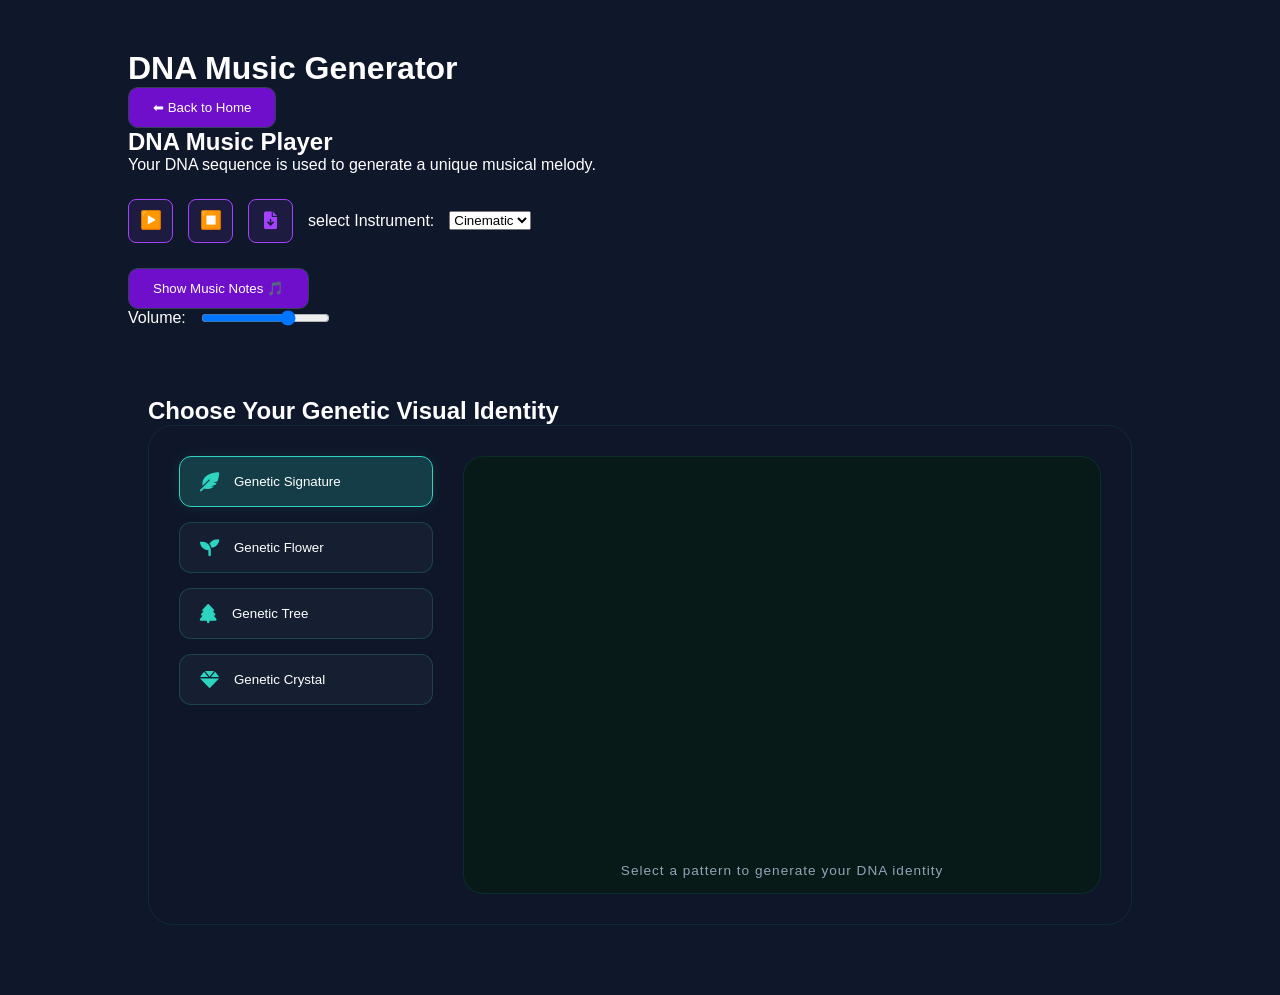
==== commit a905964e: "Fix scientific grid layout, wrap nutrition card, and sync icon styles" ====
--- a/frontend/artistic.html
+++ b/frontend/artistic.html
@@ -6,7 +6,7 @@
   <link rel="stylesheet" href="https://cdnjs.cloudflare.com/ajax/libs/font-awesome/6.0.0/css/all.min.css">
   <link rel="stylesheet" href="css/style.css">
 </head>
-<body>
+<body class="artistic-page">
 
     <h1>DNA Music Generator</h1>
 <button onclick="window.location.href='index.html'">
--- a/frontend/css/style.css
+++ b/frontend/css/style.css
@@ -29,9 +29,22 @@
     color: white;
     font-family: 'Segoe UI', sans-serif;
     padding: 50px 10%;
-    display: flex;
-    flex-direction: column;
-    align-items: flex-start;
+}
+/* تنسيق خاص للصفحة الرئيسية - عشان يضل ترتيبها عمودي وما يخرب */
+.home-page {
+    display: flex !important;
+    flex-direction: column !important;
+    align-items: center !important; /* أو flex-start حسب شو بتفضلي */
+}
+
+/* تنسيق صفحة المسار العلمي - بنخليها block عشان الكروت تصف جنب بعض */
+.scientific-page {
+    display: block !important;
+}
+
+/* تنسيق صفحة المسار الفني - مبدئياً خليها block */
+.artistic-page {
+    display: block !important;
 }
 
 /* شريط التمرير المخصص (Scrollbar) باللون النهدي */
@@ -102,7 +115,7 @@
     filter: drop-shadow(0 0 15px rgba(163, 65, 255, 0.5));
 }
 .subtitle {
-    color: #ffffff !important;
+    color: rgba(255, 255,255, 0.8) !important;
     font-family: 'Segoe UI', sans-serif;
     font-size: 1.4rem;
     font-weight: 400;
@@ -112,6 +125,16 @@
     display: block;
     opacity: 0.8; /* شفافية خفيفة ليعطي تباين مع العنوان الرئيسي */
     margin-top: 5px;
+}
+/* هاد العنوان اللي تحت Genova مباشرة */
+.main-subtitle {
+    font-size: 1.2rem !important; 
+    font-weight: 300;
+    letter-spacing: 3px;
+    text-transform: uppercase;
+    text-align: center;
+    margin-top: 10px;
+    display: block;
 }
 
 /* =========================================
@@ -254,39 +277,35 @@
     padding-left: 5px;         /* إزاحة خفيفة عشان يجي تحت نص كلمة Generate بالظبط */
 }
 
-/* =========================================
+/* ========================================================================================
    5. الكروت العلمية والبصرية (Cards & Grid)
 ========================================= */
-/* =========================================
+/* =========================================================================================
    تنسيق الكروت العلمية (Scientific Portals)
-========================================= */
-
+========================================= */;
 .scientific-grid {
-    display: grid;
-    grid-template-columns: repeat(auto-fit, minmax(320px, 1fr)); /* كروت أعرض وأفخم */
-    gap: 35px; /* مسافات مدروسة */
+    display: grid !important;
+    grid-template-columns: repeat(3, 1fr) !important;
+    gap: 35px !important;
     width: 100%;
     max-width: 1200px;
-    margin: 40px auto; /* توسيط الحاوية بالمنتصف */
+    margin: 40px auto;
     padding: 20px;
 }
-
+ /* تأثير الزجاج (Glassmorphism) */
+/* سطر 274: تنسيق الكرت الزجاجي */
 .trait-card {
-    /* تأثير الزجاج (Glassmorphism) */
-    background: rgba(255, 255, 255, 0.03); 
+    background: rgba(255, 255, 255, 0.03); /* تأثير Glassmorphism */
     backdrop-filter: blur(15px);
-    -webkit-backdrop-filter: blur(15px);
-    
-    /* حدود نهدية ناعمة وتوهج خفيف */
     border: 1px solid rgba(163, 65, 255, 0.25);
     border-radius: 25px;
-    padding: 35px 25px;
-    
-    display: flex;
-    flex-direction: column; /* الأيقونة فوق والنص تحتها */
-    align-items: center;
-    justify-content: center;
-    text-align: center;
+    padding: 20px; /* قللنا البادينج شوي عشان المساحة */
+    
+    display: flex !important; /* حولناه لـ Flex */
+    flex-direction: row !important; /* الأيقونة جنب النص */
+    align-items: center;
+    gap: 15px;
+    
     transition: all 0.4s cubic-bezier(0.175, 0.885, 0.32, 1.275);
     cursor: pointer;
     position: relative;
@@ -317,29 +336,40 @@
 }
 
 /* تنسيق النصوص داخل الكارد */
-.card-info h3 {
-    font-size: 1.4rem;
+/* سطر 338: تنسيق المحتوى النصي على اليمين */
+.card-right-content {
+    flex: 1; /* هاد السطر السحري اللي بيخلي النص ياخد باقي العرض */
+    display: flex;
+    flex-direction: column;
+    justify-content: center;
+    text-align: left; /* لضمان بداية النص من اليسار جنب الأيقونة */
+}
+
+/* سطر 344: تنسيق العنوان العلمي */
+.card-title {
+    font-size: 1.2rem !important;
     color: #ffffff;
-    margin-bottom: 12px;
+    margin-bottom: 5px;
     font-weight: 700;
     letter-spacing: 1px;
 }
 
+/* سطر 347: الوصف (Tagline) */
 .tagline {
-    font-size: 0.95rem;
-    color: #94a3b8; /* رمادي مزرق أنيق */
-    line-height: 1.5;
-    margin-bottom: 15px;
-}
-
-/* استبدال Processing بنص تفاعلي */
+    font-size: 0.9rem !important;
+    color: #94a3b8 !important; /* اللون الرمادي المزرق الأنيق */
+    line-height: 1.4;
+    margin-bottom: 8px;
+}
+
+/* سطر 354: نص المعالجة (Details) */
 .details {
-    font-size: 0.8rem;
-    color: #a341ff;
+    font-size: 0.75rem !important;
+    color: #a341ff !important;
     font-weight: 800;
     text-transform: uppercase;
     letter-spacing: 2px;
-    opacity: 0.7;
+    opacity: 0.8;
 }
 
 .trait-card:hover .details {
@@ -933,124 +963,99 @@
     box-shadow: 0 0 45px rgba(163, 65, 255, 0.7);
 }
 /* 1. تعديل الحاوية لتجبر الكروت على توزيع 3 في كل صف */
+/* =========================================
+   تنسيق الكتالوج العلمي - النسخة النهائية والنظيفة
+   ========================================= */
+
+/* 1. شبكة الكروت (3 في كل صف) */
 .scientific-grid {
-    display: grid;
-    grid-template-columns: repeat(3, 1fr); /* تجبر المتصفح على 3 أعمدة */
-    gap: 20px; /* مسافة معقولة بين الكروت */
-    width: 95%; /* لتعطي مساحة صغيرة عالأطراف */
-    max-width: 1200px;
-    margin: 30px auto; /* تتوسط الصفحة */
-}
-
-/* 2. تصغير حجم الكرت ليناسب التوزيع الجديد */
+    display: grid !important;
+    grid-template-columns: repeat(3, 1fr) !important;
+    gap: 25px !important;
+    width: 95% !important;
+    margin: 30px auto !important;
+}
+
+/* 2. جسم الكرت (تنسيق أفقي: أيقونة يسار نص يمين) */
 .trait-card {
-    background: rgba(255, 255, 255, 0.04); 
-    backdrop-filter: blur(15px);
-    border: 1px solid rgba(163, 65, 255, 0.2);
-    border-radius: 15px;
-    display: flex;
-    flex-direction: row; 
-    min-height: 110px; /* قللنا الارتفاع ليصير أنيق */
-    overflow: hidden;
-    cursor: pointer;
-    transition: 0.3s ease;
-}
-/* تلوين أيقونات الكروت بشكل منفصل */
-
-.nutrition-card .card-left-icon i { color: #00f2fe; filter: drop-shadow(0 0 8px #00f2fe); } /* أزرق */
-.sports-card .card-left-icon i { color: #ffffff; filter: drop-shadow(0 0 8px #ffffff); }    /* أبيض */
-.sleep-card .card-left-icon i { color: #fde047; filter: drop-shadow(0 0 8px #fde047); }     /* أصفر */
-.skin-card .card-left-icon i { color: #ff007f; filter: drop-shadow(0 0 8px #ff007f); }      /* زهري */
-.cognitive-card .card-left-icon i { color: #a78bfa; filter: drop-shadow(0 0 8px #a78bfa); } /* بنفسجي */
-.stress-card .card-left-icon i { color: #fb923c; filter: drop-shadow(0 0 8px #fb923c); }    /* برتقالي */
-
-/* 3. تصغير مساحة الأيقونة */
+    display: flex !important;
+    flex-direction: row !important;
+    align-items: center !important;
+    background: rgba(255, 255, 255, 0.04) !important;
+    border: 1px solid rgba(163, 65, 255, 0.2) !important;
+    border-radius: 15px !important;
+    padding: 15px !important;
+    min-height: 110px !important;
+    transition: 0.3s ease !important;
+}
+
+/* 3. تنسيق منطقة الأيقونة (اليسار) */
 .card-left-icon {
-    flex: 0 0 30%; /* قللنا النسبة من 35% لـ 30% */
-    background: rgba(15, 23, 42, 0.5);
-    display: flex;
-    align-items: center;
-    justify-content: center;
-    border-right: 1px solid rgba(163, 65, 255, 0.1);
+    flex: 0 0 30% !important;
+    display: flex !important;
+    justify-content: center !important;
+    align-items: center !important;
+    gap: 8px !important; /* للمسافة بين التفاحة والـ DNA */
 }
 
 .card-left-icon i {
-    font-size: 1.8rem; /* تصغير حجم الأيقونة شوي */
-    color: #a341ff;
-    filter: drop-shadow(0 0 5px rgba(163, 65, 255, 0.4));
-}
-
-/* 4. تنسيق النصوص لتبدو مرتبة في الحجم الصغير */
+    font-size: 1.8rem !important;
+}
+
+/* 4. تلوين الأيقونات (النيون) */
+/* التغذية (أزرق نيون + أبيض) */
+.nutrition-card .fa-apple-whole { color: #00f2fe !important; filter: drop-shadow(0 0 8px #00f2fe); }
+.nutrition-card .fa-dna { color: #ffffff !important; filter: drop-shadow(0 0 8px #a341ff); font-size: 1.2rem !important; }
+
+/* باقي الكروت */
+.sports-card i { color: #ffffff !important; filter: drop-shadow(0 0 8px #ffffff); }
+.sleep-card i { color: #fde047 !important; filter: drop-shadow(0 0 8px #fde047); }
+.skin-card i { color: #ff007f !important; filter: drop-shadow(0 0 8px #ff007f); }
+.cognitive-card i { color: #a78bfa !important; filter: drop-shadow(0 0 8px #a78bfa); }
+.stress-card i { color: #fb923c !important; filter: drop-shadow(0 0 8px #fb923c); }
+
+/* 5. تنسيق النصوص (اليمين) */
 .card-right-content {
-    flex: 1;
-    padding: 15px; /* قللنا الـ padding الداخلي */
-    text-align: left;
-    display: flex;
-    flex-direction: column;
-    justify-content: center;
-}
-
-.card-title {
-    font-size: 1.05rem; /* تصغير العنوان */
-    color: #ffffff;
-    margin-bottom: 4px;
-    font-weight: 700;
-}
-
-.tagline {
-    font-size: 0.8rem; /* تصغير الوصف */
-    color: #94a3b8;
-    line-height: 1.2;
-}
-
-.details {
-    font-size: 0.7rem;
-    color: #a341ff;
-    margin-top: 5px;
-    font-weight: bold;
-}
-
-/* تخصيص لون أيقونة التغذية (أزرق) كما اتفقنا */
-.nutrition-card .card-left-icon i {
-    color: #00f2fe;
-    filter: drop-shadow(0 0 8px rgba(0, 242, 254, 0.5));
-}
-.nutrition-card .card-left-icon i {
-    color: #00f2fe; /* اللون الأزرق اللي اخترناه */
-    filter: drop-shadow(0 0 12px rgba(0, 242, 254, 0.8)); /* التوهج اللي بيخليها متل الصورة */
-    font-size: 2.2rem; /* كبريها شوي لتملأ الفراغ عاليسار */
-}
-/* الحاوية اللي بتجمعهم جنب بعض */
-.dna-nutrition-inline {
+    flex: 1 !important;
+    padding-left: 10px !important;
+    text-align: left !important;
+}
+
+.card-title { font-size: 1.05rem !important; margin: 0; color: #fff; }
+.tagline { font-size: 0.8rem !important; color: #94a3b8 !important; margin: 4px 0; }
+.details { font-size: 0.7rem !important; color: #a341ff !important; font-weight: bold; }
+
+/* تجبير الصفحة لتكون شبكة 3 كروت */
+.scientific-grid {
+    display: grid !important;
+    grid-template-columns: repeat(3, 1fr) !important; /* 3 أعمدة غصب عن الكل */
+    gap: 20px !important;
+    width: 95% !important;
+    max-width: 1200px !important;
+    margin: 40px auto !important;
+}
+
+/* تعديل الكرت ليكون أيقونة يسار وكلام يمين */
+.trait-card {
     display: flex !important;
-    flex-direction: row !important; /* جنباً إلى جنب */
-    gap: 12px; /* مسافة بين الأيقونتين */
-    align-items: center;
-    justify-content: center;
-}
-
-/* تنسيق الأيقونات داخل كرت التغذية */
-.nutrition-card .card-left-icon i {
-    font-size: 1.6rem !important; /* حجم أصغر شوي عشان يوسعوا ثنيناتهم */
-    transition: 0.4s ease;
-}
-
-/* تخصيص لون الشوكة والسكين (أزرق نيون) */
-.nutrition-card .fa-utensils {
-    color: #00f2fe !important;
-    filter: drop-shadow(0 0 8px rgba(0, 242, 254, 0.6));
-}
-
-/* تخصيص لون الـ DNA (أبيض أو نهدي مضيء) */
-.nutrition-card .fa-dna {
-    color: #ffffff !important;
-    filter: drop-shadow(0 0 10px #a341ff);
-    transform: rotate(15deg); /* ميلان بسيط للـ DNA ليعطي شكل حيوي */
-}
-
-/* تأثير اللمس: خليهم يتقاربوا أو يضوا أكتر */
-.nutrition-card:hover .card-left-icon i {
-    transform: scale(1.1) rotate(0deg);
-    filter: brightness(1.2) drop-shadow(0 0 15px #00f2fe);
-}
-
+    flex-direction: row !important; /* جنب بعض */
+    align-items: center !important;
+    width: 100% !important; /* ليشغل مساحة العمود فقط */
+    min-height: 120px !important;
+    padding: 20px !important;
+}
+
+/* تكبير الأيقونات وتلوينها */
+.card-left-icon {
+    flex: 0 0 60px !important; /* مساحة ثابتة للأيقونة */
+    font-size: 2rem !important;
+    display: flex !important;
+    justify-content: center !important;
+}
+
+/* النص يأخذ باقي المساحة */
+.card-right-content {
+    flex: 1 !important;
+    text-align: left !important;
+    padding-left: 15px !important;
+}
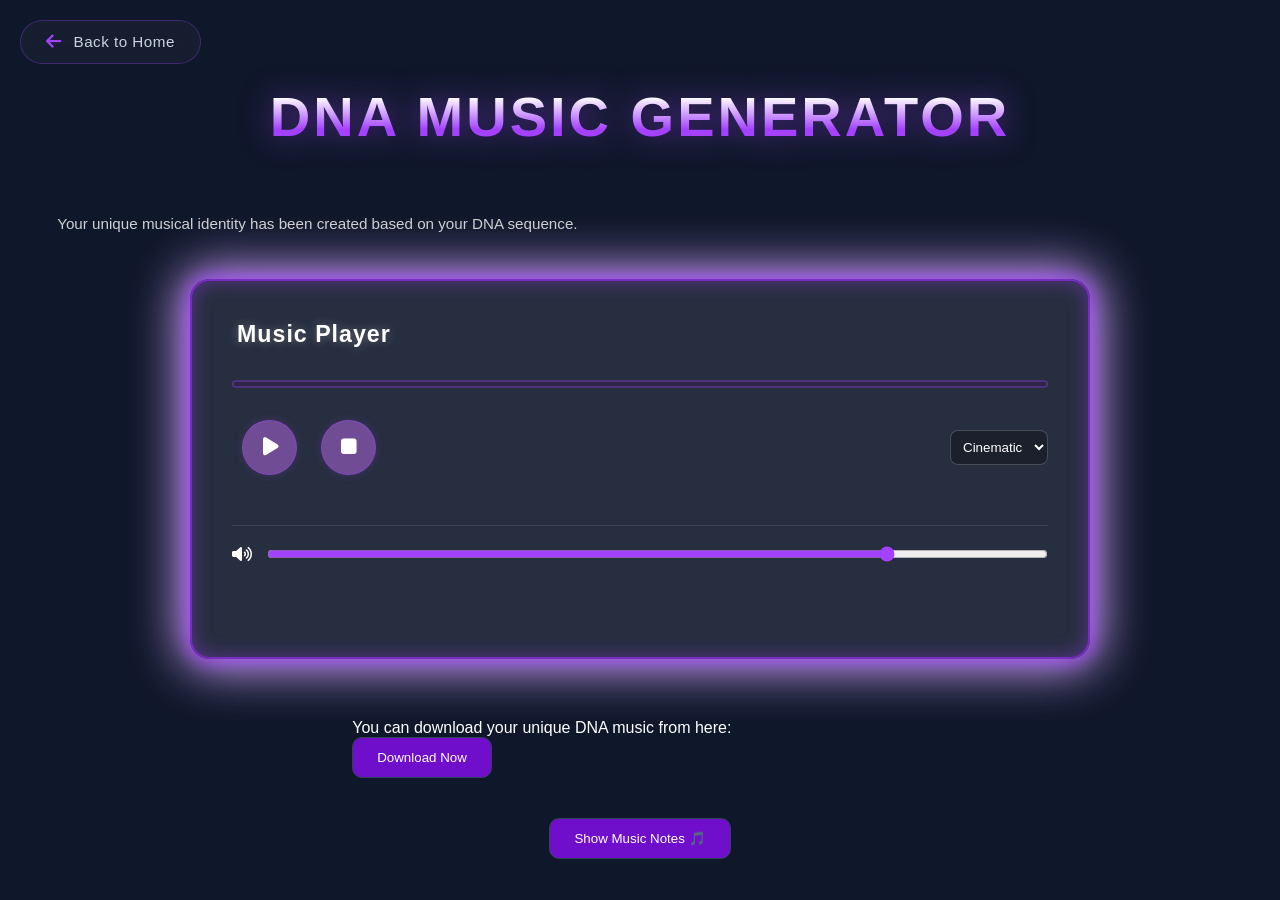
==== commit 839c54e9: "fix artistic page...music player" ====
--- a/frontend/artistic.html
+++ b/frontend/artistic.html
@@ -7,52 +7,73 @@
   <link rel="stylesheet" href="css/style.css">
 </head>
 <body class="artistic-page">
-
-    <h1>DNA Music Generator</h1>
-<button onclick="window.location.href='index.html'">
-⬅ Back to Home
+    
+    <button class="back-btn" onclick="window.location.href='index.html'">
+        <i class="fas fa-arrow-left"></i> Back to Home
+    </button>
+    <h5 class="main-title">DNA Music Generator</h5>
+
+    <div class="intro-description">
+        <p>Your unique musical identity has been created based on your DNA sequence.</p>
+    </div>
+
+
+<div class="music-card">
+    
+    <div class="card-header">
+        <span class="card-label">Music Player</span>
+        
+    </div>
+
+    <div class="progress-container">
+    <div class="progress-bar-bg">
+        <div class="progress-line-neon" id="neonLine"></div>
+    </div>
+</div>
+
+    <div class="row music-controls">
+        <div class="main-buttons">
+            <button id="playBtn" class="icon-btn neon-btn"><i class="fas fa-play"></i></button>
+            <button id="stopBtn" class="icon-btn neon-btn"><i class="fas fa-stop"></i></button>
+        </div>
+
+        <div class="instrument-box">
+            <select id="instrumentSelect">
+                <option value="CINE" selected>Cinematic</option>
+                <option value="VIOLIN">Violin</option>
+                <option value="PIANO">Piano</option>
+                <option value="FLUTE">Flute</option>
+            </select>
+        </div>
+    </div>
+
+    <div class="volume-row">
+        <i class="fas fa-volume-up"></i>
+        <input type="range" id="volumeSlider" min="0" max="100" value="80">
+    </div>
+
+</div>
+
+<div class="download-section">
+    <p class="download-text">You can download your unique DNA music from here:</p>
+    <button id="downloadBtn" class="download-button">
+    Download Now
 </button>
-    <div class="music-card">
-  <div class="controls">
-
-<div class="row">
-  <div class="player-info">
-    <h2>DNA Music Player</h2>
-    <p>Your DNA sequence is used to generate a unique musical melody.</p>
-  </div>
 </div>
+
+
+
   <!-- السطر الثاني -->
-  <div class="row music-controls">
-
-<button id="playBtn" type="button" class="icon-btn">▶️</button>
-<button id="stopBtn" type="button" class="icon-btn">⏹️</button>
-<button id="downloadBtn" class="icon-btn" title="Download Music">
-    <i class="fa-solid fa-file-arrow-down"></i>
-</button>
-
-<label for="instrumentSelect"> select Instrument:</label>
-<select id="instrumentSelect">
-    <option value="CINE" selected>Cinematic</option>
-    <option value="VIOLIN">Violin</option>
-    <option value="FLUTE">Flute</option>
-    <option value="TRUMPET">Trumpet</option>
-    <option value="GUITAR">Guitar</option>
-    <option value="PIANO">Piano</option>
-  </select>
-</div>
+  
 <button id="toggleNotesBtn">Show Music Notes 🎵</button>
 
 <p id="notesDisplay" style="display:none;"></p>
 <p id="statusText"></p>
-<!--شريط التحكم بالصوت-->
-<div class="row">
-  <label for="volumeSlider">Volume:</label>
-  <input type="range" id="volumeSlider" min="0" max="1" step="0.01" value="0.7">
-</div>
-</div>
+
+
 </div>
  <!-- قسم البطاقات من  هون بلش -------- اختيار البطاقات------>
-<section id="visualSection" class="workshop-container">
+<!--<section id="visualSection" class="workshop-container">
     <h2>Choose Your Genetic Visual Identity</h2>
     
     <div class="workshop-layout">
@@ -80,7 +101,7 @@
             <div id="visual-status">Select a pattern to generate your DNA identity</div>
         </div>
     </div>
-</section>
+</section>!-->
 
     <pre id="result"></pre>
     <script>
@@ -91,7 +112,22 @@
 let audioCtx = new (window.AudioContext || window.webkitAudioContext)();
 let isPlaying = false;
 let timeouts = [];
-
+// --- متغيرات شريط التقدم والوقت ---
+const currentTimeEl = document.getElementById('currentTime');
+const totalTimeEl = document.getElementById('totalTime');
+const progressBarEl = document.getElementById('progressBar');
+
+let progressUpdateInterval; // هاد رح نستخدمه لتحديث الشريط كل ثانية
+let playStartTime = 0;      // وقت بداية العزف
+let totalDuration = 0;      // المدة الكلية للموسيقى الناتجة
+
+// دالة بتحول الثواني لشكل توقيت مفهوم (مثلاً 65 ثانية بتصير 1:05)
+function formatTime(seconds) {
+    if (!seconds || seconds < 0) return "0:00";
+    const minutes = Math.floor(seconds / 60);
+    const secs = Math.floor(seconds % 60);
+    return `${minutes}:${secs < 10 ? '0' : ''}${secs}`;
+}
 // ===== Simple Cinematic Reverb =====
 const reverb = audioCtx.createConvolver();
 const reverbGain = audioCtx.createGain();
@@ -353,6 +389,7 @@
 
   t += Math.max(18, (duration - overlap) * 1000);
 });
+
 }
 
 document.getElementById("instrumentSelect").addEventListener("change", (e) => {
@@ -360,6 +397,14 @@
   console.log("Instrument changed to:", INSTRUMENT);
 });
 document.getElementById("playBtn").addEventListener("click", async () => {
+const neon = document.getElementById('neonLine');
+neon.classList.remove('run-animation'); // تنظيف قديم
+void neon.offsetWidth;                  // حركة سحرية لإعادة ضبط الأنميشن
+neon.classList.add('run-animation');    // تشغيل من الأول
+
+// إضافة كلاس النشاط للخلفية
+document.querySelector('.progress-bar-bg').classList.add('active-bg');
+ 
   INSTRUMENT = document.getElementById("instrumentSelect").value;
   document.getElementById("statusText").textContent = "Generating music...";
 
@@ -371,6 +416,11 @@
   playNotes();
 });
 document.getElementById("stopBtn").addEventListener("click", async () => {
+ document.getElementById('neonLine').classList.remove('run-animation'); // بيرجع الشريط للصفر فوراً
+
+ // إزالة كلاس النشاط ليرجع رمادي خامل
+document.querySelector('.progress-bar-bg').classList.remove('active-bg');
+
   isPlaying = false;
   timeouts.forEach(clearTimeout);
   timeouts = [];
@@ -428,54 +478,97 @@
         pos++;
     }
     return new Blob([buffer], { type: "audio/wav" });
+
+
+
+
+
+
+
 }
 
 // دالة التحميل
+
 async function downloadMusic() {
-    if (!window.lastNotes || !window.lastNotes.length) {
+    // 1. فحص وجود البيانات
+    if (!window.lastNotes || window.lastNotes.length === 0) {
         alert("Please generate DNA notes first!");
         return;
     }
-    document.getElementById("statusText").textContent = "Downloading...";
-    // 1. أخذ النوتات الأساسية
-  const baseNotes = window.lastNotes || [];
-  
-  // 2. تكرارها 3 مرات (عشان يطلع طول الملف الصوتي مناسب)
-  const notes = Array(3).fill(baseNotes).flat();
-
-  // 3. إنشاء السياق الصوتي بناءً على الطول الجديد (نضرب بـ 0.5 للضمان)
-  const renderCtx = new OfflineAudioContext(2, 44100 * notes.length * 0.5, 44100);
-    let currentTime = 0;
-    const freqMap = { "C4": 261.63, "Eb4": 311.13, "F4": 349.23, "Gb4": 369.99, "G4": 392.00, "Bb4": 466.16, "C5": 523.25, "Eb5": 622.25 };
-
-    notes.forEach(note => {
-        const freq = freqMap[note] || 261.63;
-        const osc = renderCtx.createOscillator();
-        const amp = renderCtx.createGain();
-       osc.type = INSTRUMENT_PRESETS[INSTRUMENT].wave1;
-        osc.frequency.setValueAtTime(freq, currentTime);
-        amp.gain.setValueAtTime(0.5, currentTime);
-        amp.gain.exponentialRampToValueAtTime(0.0001, currentTime + 0.4);
-        osc.connect(amp);
-        amp.connect(renderCtx.destination);
-        osc.start(currentTime);
-        osc.stop(currentTime + 0.4);
-        currentTime += 0.45;
-    });
-
-    const renderedBuffer = await renderCtx.startRendering();
-    const blob = bufferToWave(renderedBuffer, renderedBuffer.length);
-    const url = URL.createObjectURL(blob);
-    const a = document.createElement("a");
-    a.href = url;
-    a.download = "DNA_Music.wav";
-    a.click();
-    document.getElementById("statusText").textContent = "Done!";
-}
-
-// ربط الزر
-document.getElementById("downloadBtn").onclick = downloadMusic;
-
+
+    document.getElementById("statusText").textContent = "Processing Audio...";
+
+    try {
+        const baseNotes = window.lastNotes;
+        const notes = Array(3).fill(baseNotes).flat(); 
+        const sampleRate = 44100;
+        const durationPerNote = 0.45;
+        const totalDuration = notes.length * durationPerNote;
+
+        // 2. إنشاء السياق الأوفلاين
+        const renderCtx = new OfflineAudioContext(2, Math.ceil(sampleRate * totalDuration), sampleRate);
+
+        // 3. إعدادات الآلة الحالية
+        const preset = INSTRUMENT_PRESETS[INSTRUMENT] || INSTRUMENT_PRESETS["CINE"];
+        const freqMap = { "C4": 261.63, "Eb4": 311.13, "F4": 349.23, "Gb4": 369.99, "G4": 392.00, "Bb4": 466.16, "C5": 523.25, "Eb5": 622.25 };
+
+        let currentTime = 0;
+
+        notes.forEach((noteName) => {
+            const freq = freqMap[noteName] || 261.63;
+            
+            const osc = renderCtx.createOscillator();
+            const osc2 = renderCtx.createOscillator();
+            const amp = renderCtx.createGain();
+            const filter = renderCtx.createBiquadFilter();
+
+            osc.type = preset.wave1;
+            osc2.type = preset.wave2;
+            osc.frequency.setValueAtTime(freq, currentTime);
+            osc2.frequency.setValueAtTime(freq, currentTime);
+            osc2.detune.setValueAtTime(preset.detune, currentTime);
+
+            filter.type = "lowpass";
+            filter.frequency.setValueAtTime(Math.min(2000, freq * 2), currentTime);
+
+            amp.gain.setValueAtTime(0.0001, currentTime);
+            amp.gain.exponentialRampToValueAtTime(0.5, currentTime + 0.05);
+            amp.gain.exponentialRampToValueAtTime(0.0001, currentTime + 0.4);
+
+            osc.connect(filter);
+            osc2.connect(filter);
+            filter.connect(amp);
+            amp.connect(renderCtx.destination);
+
+            osc.start(currentTime);
+            osc2.start(currentTime);
+            osc.stop(currentTime + 0.4);
+            osc2.stop(currentTime + 0.4);
+
+            currentTime += durationPerNote;
+        });
+
+        // 4. الرندرة وتحويلها لملف
+        const renderedBuffer = await renderCtx.startRendering();
+        
+        // استخدام الدالة اللي عندك لتحويل البافر لـ Wave
+        const blob = bufferToWave(renderedBuffer, renderedBuffer.length);
+        
+        const url = URL.createObjectURL(blob);
+        const a = document.createElement("a");
+        a.href = url;
+        a.download =` DNA_Music_${INSTRUMENT}.wav`;
+        document.body.appendChild(a); // إضافة الزر للجسم لضمان عمله في بعض المتصفحات
+        a.click();
+        document.body.removeChild(a);
+        
+        document.getElementById("statusText").textContent = "Success! Downloaded.";
+
+    } catch (err) {
+        console.error("Download failed:", err);
+        document.getElementById("statusText").textContent = "Download failed. Check console.";
+    }
+}
 
 
 /**
@@ -588,6 +681,7 @@
         });
     });
 });
+
 </script> 
 </body>
 </html>
--- a/frontend/css/style.css
+++ b/frontend/css/style.css
@@ -102,7 +102,7 @@
 .scientific-main-title {
     font-family: 'Segoe UI', Roboto, Helvetica, Arial, sans-serif;
     font-size: 2.8rem;
-    font-weight: 900;
+    font-weight: 800;
     text-transform: uppercase;
     letter-spacing: 4px;
     text-align: center;
@@ -539,44 +539,62 @@
 }
 
 /* زر العودة (Back Button) */
+
+
+/* حاوية الزر - للتأكد من مكانه في أعلى الصفحة */
 .nav-container {
-    position: absolute;
-    top: 30px;
-    right: 40px;
-    z-index: 1000;
-}
-
+    width: 100%;
+    padding: 30px 5%;
+    display: flex;
+    justify-content: flex-start;
+}
+
+/* تنسيق زر العودة الزجاجي */
 .back-btn {
+    display: inline-flex;
+    align-items: center;
+    gap: 12px; /* مسافة بين النص والأيقونة */
+    padding: 12px 25px;
+    background: rgba(255, 255, 255, 0.03); /* شفافية زجاجية */
+    backdrop-filter: blur(10px);
+    border: 1px solid rgba(163, 65, 255, 0.3); /* إطار نهدي ناعم */
+    border-radius: 50px; /* شكل كبسولة أنيق */
+    color: #cbd5e1; /* لون رمادي فاتح مريح للعين */
     text-decoration: none;
-    color: var(--mint-green);
-    font-size: 0.9rem;
+    font-size: 0.95rem;
     font-weight: 500;
-    display: flex;
-    align-items: center;
-    gap: 8px;
-    padding: 10px 20px;
-    background: rgba(45, 212, 191, 0.1);
-    border: 1px solid rgba(45, 212, 191, 0.3);
-    border-radius: 30px;
-    transition: all 0.3s ease;
-}
-
+    transition: all 0.3s cubic-bezier(0.4, 0, 0.2, 1);
+    letter-spacing: 0.5px;
+}
+
+/* تنسيق الأيقونة داخل الزر */
+.back-btn i {
+    font-size: 1.1rem;
+    color: #a341ff; /* اللون النهدي الأساسي للهوية */
+    transition: transform 0.3s ease;
+}
+
+/* تأثيرات الـ Hover (عند تمرير الماوس) */
 .back-btn:hover {
-    background: rgba(45, 212, 191, 0.2);
-    border-color: var(--mint-green);
-    transform: scale(1.05);
-    box-shadow: 0 0 15px rgba(45, 212, 191, 0.2);
-}
-
-@media (max-width: 768px) {
+    background: rgba(163, 65, 255, 0.1);
+    border-color: #a341ff;
+    color: white;
+    box-shadow: 0 0 20px rgba(163, 65, 255, 0.4); /* توهج نيون */
+    transform: translateX(-5px); /* حركة بسيطة للياسر توحي بالعودة */
+}
+
+.back-btn:hover i {
+    transform: scale(1.2); /* تكبير بسيط للأيقونة */
+}
+
     .nav-container {
-        position: relative;
-        top: 0;
-        right: 0;
-        margin-bottom: 20px;
-        display: flex;
-        justify-content: flex-end;
-    }
+    position: absolute !important;
+    top: 25px !important;      /* المسافة من فوق */
+    left: 25px !important;     /* المسافة من اليسار */
+    padding: 0 !important;
+    margin: 0 !important;
+    width: auto !important;    /* عشان ما يأخذ عرض الصفحة كامل ويخرب التوازن */
+    z-index: 1000 !important;  /* عشان يضل فوق أي عنصر تاني */
 }
 
 /* الفوتر */
@@ -1026,36 +1044,399 @@
 .details { font-size: 0.7rem !important; color: #a341ff !important; font-weight: bold; }
 
 /* تجبير الصفحة لتكون شبكة 3 كروت */
+/* تنسيق الـ Grid (3 كروت بالصف، مع التركيز على الشكل المربع) */
+
+/* 1. تصغير عرض الشبكة عشان الكروت ما تمط بالعرض */
 .scientific-grid {
     display: grid !important;
-    grid-template-columns: repeat(3, 1fr) !important; /* 3 أعمدة غصب عن الكل */
+    grid-template-columns: repeat(3, 1fr) !important;
     gap: 20px !important;
-    width: 95% !important;
-    max-width: 1200px !important;
-    margin: 40px auto !important;
-}
-
-/* تعديل الكرت ليكون أيقونة يسار وكلام يمين */
+    width: 85% !important; /* صغرنا الحاوية شوي */
+    max-width: 1000px !important; /* حددنا العرض الأقصى */
+    margin: 30px auto !important;
+}
+
+/* 2. جعل الكرت "مربع" بشكل محكوم */
 .trait-card {
     display: flex !important;
-    flex-direction: row !important; /* جنب بعض */
+    flex-direction: column !important; /* الأيقونة فوق والنص تحتها */
     align-items: center !important;
-    width: 100% !important; /* ليشغل مساحة العمود فقط */
-    min-height: 120px !important;
+    justify-content: center !important;
+    text-align: center !important;
+    
+    /* هون السر في الحجم المربع الصغير */
+    min-height: 220px !important; 
     padding: 20px !important;
-}
-
-/* تكبير الأيقونات وتلوينها */
+    
+    background: rgba(255, 255, 255, 0.04) !important;
+    border: 1px solid rgba(163, 65, 255, 0.25) !important;
+    border-radius: 20px !important;
+    transition: 0.3s ease-in-out !important;
+}
+
+/* 3. تعديل الأيقونات لتكون بالوسط وكبيرة شوي */
 .card-left-icon {
-    flex: 0 0 60px !important; /* مساحة ثابتة للأيقونة */
-    font-size: 2rem !important;
+    margin-bottom: 15px !important; /* مسافة بين الأيقونة والعنوان */
+    font-size: 2.5rem !important;
     display: flex !important;
     justify-content: center !important;
-}
-
-/* النص يأخذ باقي المساحة */
+    align-items: center !important;
+}
+
+/* 4. سنترة النصوص */
 .card-right-content {
-    flex: 1 !important;
-    text-align: left !important;
-    padding-left: 15px !important;
+    display: flex !important;
+    flex-direction: column !important;
+    align-items: center !important;
+    padding: 0 !important;
+}
+
+.card-title {
+    font-size: 1.1rem !important;
+    margin-bottom: 8px !important;
+}
+
+.tagline {
+    font-size: 0.85rem !important;
+    line-height: 1.3 !important;
+}
+/*================================================================================*/
+/*  تعديل العرض وجوات الكارد بالكاتالوج*/
+/* 1. الطبقة الخلفية اللي بتغطي الشاشة */
+.modal {
+    display: none; /* بكون مخفي بالبداية */
+    position: fixed;
+    top: 0;
+    left: 0;
+    width: 100%;
+    height: 100%;
+    background: rgba(15, 23, 42, 0.6); /* سواد شفاف */
+    backdrop-filter: blur(12px); /* تغبيش للخلفية */
+    z-index: 2000;
+    justify-content: center;
+    align-items: center;
+}
+
+/* 2. صندوق النتائج اللي بنص الشاشة */
+.modal-content {
+    background: rgba(30, 41, 59, 0.7) !important;
+    backdrop-filter: blur(10px);
+    border: 1px solid rgba(163, 65, 255, 0.3);
+    padding: 40px; /* زدنا المسافة الداخلية شوي لراحة العين */
+    border-radius: 24px;
+    
+    width: 95% !important;   /* بياخد معظم عرض الشاشة في الموبايل */
+    max-width: 850px !important; /* هون السر! كبرنا العرض الأقصى للابتوب */
+    
+    color: white;
+    box-shadow: 0 25px 50px rgba(0, 0, 0, 0.5);
+}
+/*===============================================================================
+/*بداية تنسيق الموسيقى 
+/* 1. تنسيق الصفحة العام */
+/* تنسيق العنوان ليطابق الكتالوج مع تصغير الحجم */
+/* --- تنسيق خاص بصفحة الموسيقى فقط (Artistic Page) --- */
+
+/* 1. تنسيق الصفحة لتوزيع العناصر */
+.artistic-page {
+    display: flex !important;
+    flex-direction: column !important;
+    align-items: center !important;
+    padding: 20px;
+}
+
+/* 2. زر العودة (يتحرك لليسار في صفحة الموسيقى فقط) */
+.artistic-page .back-btn {
+    align-self: flex-start !important; /* دفعه لليسار */
+    margin-bottom: 20px;
+}
+
+/* 3. العنوان الفخم (يتغير هنا فقط ولا يلمس الصفحة الرئيسية) */
+.artistic-page .main-title {
+    font-family: 'Segoe UI', sans-serif;
+    font-size: 3.5rem; /* الحجم الصغير اللي طلبتيه */
+    font-weight: 700;
+    text-align: center;
+    text-transform: uppercase;
+    letter-spacing: 3px;
+    
+    /* التدرج اللوني */
+    background: linear-gradient(to bottom, #ffffff 20%, #a341ff 70%);
+    -webkit-background-clip: text;
+    -webkit-text-fill-color: transparent;
+    
+    /* التوهج */
+    filter: drop-shadow(0 0 15px rgba(163, 65, 255, 0.5));
+}
+/* 4. الشرح (تحريك الجملة لليسار في صفحة الموسيقى فقط) */
+.artistic-page .intro-description {
+    display: block !important;    /* عشان نلغي تأثير الفليكس عليها */
+    width: 100% !important;       /* تأخذ العرض الكامل */
+    text-align: left !important;  /* النص يبدأ من اليسار */
+    
+    /* التحكم بالمسافات */
+    margin-top: 50px !important;    /* هاد الرقم اللي بينزلها تحت العنوان (كبريه لتنزل أكتر) */
+    margin-bottom: 20px !important; /* المسافة بينها وبين الكارد اللي تحتها */
+    
+    padding-left: 3% !important;   /* بيبعدها عن حافة الشاشة اليسار شوي عشان المنظر */
+}
+
+.artistic-page .intro-description p {
+    color: rgba(255, 255, 255, 0.8); /* لون أبيض شفاف قليلاً للفخامة */
+    font-size: 0.95rem;
+    line-height: 2.0;         /* تباعد أسطر مريح */
+}
+
+/* تنسيق الكارد الزجاجي وتوزيع محتوياته */
+/* --- التعديل المنقذ للكارد الشفاف --- */
+
+/* --- تنسيق المشغل الاحترافي مع شريط التقدم --- */
+
+.artistic-page .music-card {
+    background: rgba(255, 255, 255, 0.1) !important; /* زجاج شفاف جداً */
+    backdrop-filter: blur(0px);
+    border: 1px solid rgba(163, 65, 255, 0.08);
+    border-radius: 20px;
+    padding: 40px;
+    width: 80%;
+    max-width: 900px;
+    margin: 20px auto;
+    display: flex;
+    flex-direction: column;
+    gap: 20px; /* مسافة بين السطور */
+    min-height: 380px;
+   
+    /* سحر التوهج السميك والقوي */
+    box-shadow: 
+        0 0 15px 5px rgba(163, 65, 255, 0.6),  /* طبقة 1: وهج كثيف حول الحواف مباشرة */
+        0 0 50px 10px rgb(212, 167, 255), /* طبقة 2: انتشار ضوئي واسع خلف الكارد */
+        inset 0 0 20px rgba(163, 65, 255, 0.4) !important; /* وهج داخلي ليعطي إحساس العمق */
+
+    border: 2px solid rgba(129, 45, 208, 0.9) !important; /* زدنا سماكة الحد نفسه ليشع أكثر */
+}
+
+
+
+/* ترويسة الكارد (العنوان والوقت) */
+.card-header {
+    display: flex;
+    justify-content: space-between;
+    align-items: center;
+    width: 100%;
+}
+
+/* الوقت (0:00 / 0:00) */
+.time-display {
+    color: rgba(255, 255, 255, 0.6);
+    font-size: 0.8rem;
+    font-family: monospace; /* خط تقني */
+}
+
+/* حاوية شريط التقدم */
+.progress-container {
+    width: 100%;
+    height: 12px;
+    display: flex;
+    align-items: center;
+    cursor: pointer;
+}
+
+/* شريط التقدم (الخط الخلفي) */
+.progress-bar {
+    width: 100%;
+    height: 4px;
+    background: rgba(255, 255, 255, 0.1);
+    border-radius: 2px;
+    position: relative;
+}
+
+/* الجزء الممتلئ من الشريط (النيون المضيء) */
+.progress-bar::after {
+    content: '';
+    position: absolute;
+    left: 0;
+    top: 0;
+    height: 100%;
+    width: 0%; /* سيتغير بالجافا سكريبت */
+    background: #a341ff; /* اللون البنفسجي */
+    box-shadow: 0 0 10px rgba(163, 65, 255, 0.8); /* توهج نيون */
+    border-radius: 2px;
+    transition: width 0.1s linear; /* حركة ناعمة */
+}
+
+/* سطر الأزرار */
+.artistic-page .music-controls {
+    display: flex !important;
+    justify-content: space-between;
+    align-items: center;
+    margin-top: 10px;
+}
+
+/* --- تنسيق قسم التنزيل (Download Section) --- */
+.artistic-page .download-section {
+    width: 100%;
+    max-width: 650px;
+    margin: 40px auto; /* مسافة بينه وبين الكارد */
+    text-align: left;
+    padding-left: 3%;
+}
+
+/* تنسيق أزرار الأيقونات داخل الكارد */
+.icon-btn {
+    background: rgba(163, 65, 255, 0.2);
+    border: 1px solid rgba(163, 65, 255, 0.4);
+    color: white;
+    padding: 10px 15px;
+    border-radius: 10px;
+    cursor: pointer;
+    transition: 0.3s;
+    margin-right: 5px;
+}
+
+.icon-btn:hover {
+    background: #a341ff;
+    box-shadow: 0 0 10px rgba(163, 65, 255, 0.5);
+}
+
+/* توزيع الأزرار والآلة في سطر واحد */
+.artistic-page .music-controls {
+    display: flex !important;
+    justify-content: space-between;
+    align-items: center;
+    margin-bottom: 30px;
+}
+
+/* تنسيق قائمة الآلات لتناسب التصميم */
+#instrumentSelect {
+    background: rgba(0, 0, 0, 0.3) !important;
+    color: white !important;
+    border: 1px solid rgba(255, 255, 255, 0.2) !important;
+    padding: 8px;
+    border-radius: 8px;
+    outline: none;
+}
+
+/* شريط الفوليوم في سطر مستقل أسفل العناصر */
+.artistic-page .volume-row {
+    display: flex;
+    align-items: center;
+    gap: 15px;
+    padding-top: 20px;
+    border-top: 1px solid rgba(255, 255, 255, 0.1);
+}
+
+#volumeSlider {
+    flex-grow: 1;
+    accent-color: #a341ff;
+    cursor: pointer;
+}
+/* تنسيق عنوان الكارد (Music Player) */
+.artistic-page .card-label {
+    display: block !important;
+    width: 100%;
+    text-align: left !important; /* تحريك لليسار */
+    
+    /* الحجم والخط */
+    font-size: 1.45rem !important; /* تكبير الخط */
+    font-weight: 600;
+    letter-spacing: 1px;
+    margin-bottom: 10px;
+    
+    /* اللون: أبيض لؤلؤي مع لمسة توهج خفيفة */
+    color: #ffffff !important;
+    text-shadow: 0 0 10px rgba(255, 255, 255, 0.3);
+    
+    /* مسافة صغيرة من اليسار عشان ما يلزق بالحافة */
+    padding-left: 5px;
+}
+/* خلفية الشريط */
+.progress-bar-bg {
+    width: 100%;
+    height: 8px;
+    
+    /* لون نهدي زجاجي واضح بدل الرمادي الشفاف */
+    background: rgba(163, 65, 255, 0.15) !important; 
+    
+    /* إضافة حدود نحيفة جداً لتبين أبعاد الشريط */
+    border: 2px solid rgba(163, 65, 255, 0.2);
+    
+    border-radius: 15px;
+    position: relative;
+    overflow: hidden;
+    box-shadow: inset 0 0 8px rgba(0, 0, 0, 0.3); /* تأثير العمق */
+}
+
+/* خط النيون اللي رح يزحف (الأبيض والنهدي) */
+.progress-line-neon {
+    width: 0%; 
+    height: 100%;
+    
+    /* تدرج لوني أبيض من اليمين ونهدي من اليسار ليطلع "بشع" */
+    background: linear-gradient(90deg, #a341ff, #ffffff);
+    
+    /* توهج قوي عشان يغطي على لون الخلفية الباهت */
+    box-shadow: 0 0 15px #ffffff, 0 0 20px #a341ff;
+    border-radius: 15px;
+}
+
+/* حركة الشريط */
+.progress-line-neon.run-animation {
+    animation: dnaProgress 30s linear forwards;
+}
+
+.progress-line-neon {
+    width: 0%; 
+    height: 100%;
+    background: linear-gradient(90deg, transparent, #a341ff, #ffffff);
+    box-shadow: 0 0 15px #a341ff;
+    border-radius: 10px;
+    transition: none; /* عشان يرجع للصفر فوراً بدون تأخير */
+}
+
+/* الكلاس اللي بيشغل الحركة */
+.progress-line-neon.run-animation {
+    animation: dnaProgress 60s linear forwards;
+}
+
+@keyframes dnaProgress {
+    from { width: 0%; }
+    to { width: 100%; }
+}
+/* تنسيق أزرار التشغيل الدائرية */
+.artistic-page .neon-btn {
+    width: 55px !important;
+    height: 55px !important;
+    border-radius: 50% !important; /* فرض الدائرة */
+    
+    /* خلفية زجاجية خفيفة جداً */
+    background: rgba(201, 114, 251, 0.447) !important;
+    border: 1px solid rgba(163, 65, 255, 0.4) !important;
+    
+    color: rgb(255, 255, 255) !important;
+    font-size: 1.3rem !important;
+    
+    display: inline-flex !important;
+    align-items: center !important;
+    justify-content: center !important;
+    cursor: pointer !important;
+    transition: all 0.3s cubic-bezier(0.4, 0, 0.2, 1) !important;
+    margin: 0 10px !important;
+    
+    /* توهج خفيف للأزرار وهي واقفه */
+    box-shadow: 0 0 10px rgba(163, 65, 255, 0.2) !important;
+}
+
+/* تأثير الهوفر (لما تلمسيهم بالماوس) */
+.artistic-page .neon-btn:hover {
+    background: rgba(163, 65, 255, 0.2) !important;
+    border-color: #ffffff !important; /* الحد بيقلب أبيض عشان يبين التفاعل */
+    transform: translateY(-5px) scale(1.05) !important; /* حركة طفو وتكبير بسيط */
+    
+    /* توهج قوي عند اللمس ليناسب الكارد */
+    box-shadow: 0 0 20px rgba(163, 65, 255, 0.6) !important;
+}
+
+/* لمسة فنية لأيقونة الـ Play عشان تطلع بالسنتر */
+.fa-play {
+    margin-left: 3px; 
 }
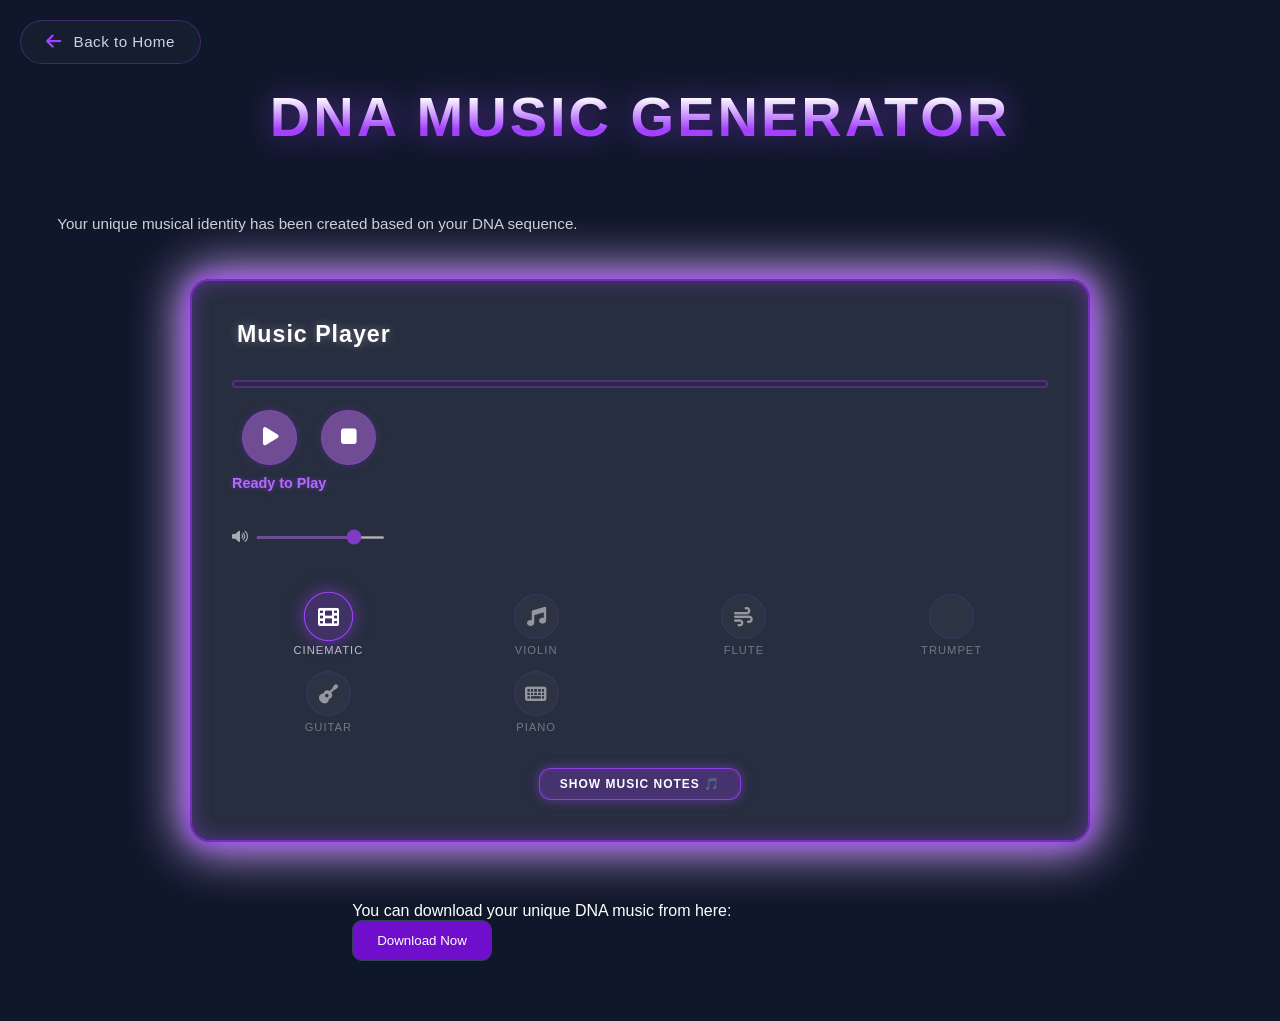
==== commit 24cd9390: "Fix: instrument selection logic, case sensitivity, and UI polishing" ====
--- a/frontend/artistic.html
+++ b/frontend/artistic.html
@@ -19,39 +19,51 @@
 
 
 <div class="music-card">
-    
     <div class="card-header">
         <span class="card-label">Music Player</span>
-        
     </div>
 
     <div class="progress-container">
-    <div class="progress-bar-bg">
-        <div class="progress-line-neon" id="neonLine"></div>
-    </div>
-</div>
-
-    <div class="row music-controls">
-        <div class="main-buttons">
-            <button id="playBtn" class="icon-btn neon-btn"><i class="fas fa-play"></i></button>
-            <button id="stopBtn" class="icon-btn neon-btn"><i class="fas fa-stop"></i></button>
+        <div class="progress-bar-bg">
+            <div class="progress-line-neon" id="neonLine"></div>
         </div>
-
-        <div class="instrument-box">
-            <select id="instrumentSelect">
-                <option value="CINE" selected>Cinematic</option>
-                <option value="VIOLIN">Violin</option>
-                <option value="PIANO">Piano</option>
-                <option value="FLUTE">Flute</option>
-            </select>
-        </div>
-    </div>
+    </div>
+
+    <div class="main-buttons">
+        <button id="playBtn" class="icon-btn neon-btn"><i class="fas fa-play"></i></button>
+        <button id="stopBtn" class="icon-btn neon-btn"><i class="fas fa-stop"></i></button>
+    </div>
+
+    <p id="statusText">Ready to Play</p>
 
     <div class="volume-row">
         <i class="fas fa-volume-up"></i>
         <input type="range" id="volumeSlider" min="0" max="100" value="80">
     </div>
 
+    <div class="instrument-selector">
+    <div class="instrument-item active" onclick="selectInstrument('Cinematic', this)">
+        <div class="inst-icon"><i class="fas fa-film"></i></div><span>Cinematic</span>
+    </div>
+    <div class="instrument-item" onclick="selectInstrument('Violin', this)">
+        <div class="inst-icon"><i class="fas fa-music"></i></div><span>Violin</span>
+    </div>
+    <div class="instrument-item" onclick="selectInstrument('Flute', this)">
+        <div class="inst-icon"><i class="fas fa-wind"></i></div><span>Flute</span>
+    </div>
+    <div class="instrument-item" onclick="selectInstrument('Trumpet', this)">
+        <div class="inst-icon"><i class="fas fa-trumpet"></i></div><span>Trumpet</span>
+    </div>
+    <div class="instrument-item" onclick="selectInstrument('Guitar', this)">
+        <div class="inst-icon"><i class="fas fa-guitar"></i></div><span>Guitar</span>
+    </div>
+    <div class="instrument-item" onclick="selectInstrument('Piano', this)">
+        <div class="inst-icon"><i class="fas fa-keyboard"></i></div><span>Piano</span>
+    </div>
+</div>
+
+    <button id="toggleNotesBtn">Show Music Notes 🎵</button>
+    <p id="notesDisplay" style="display:none;"></p>
 </div>
 
 <div class="download-section">
@@ -61,17 +73,6 @@
 </button>
 </div>
 
-
-
-  <!-- السطر الثاني -->
-  
-<button id="toggleNotesBtn">Show Music Notes 🎵</button>
-
-<p id="notesDisplay" style="display:none;"></p>
-<p id="statusText"></p>
-
-
-</div>
  <!-- قسم البطاقات من  هون بلش -------- اختيار البطاقات------>
 <!--<section id="visualSection" class="workshop-container">
     <h2>Choose Your Genetic Visual Identity</h2>
@@ -120,6 +121,20 @@
 let progressUpdateInterval; // هاد رح نستخدمه لتحديث الشريط كل ثانية
 let playStartTime = 0;      // وقت بداية العزف
 let totalDuration = 0;      // المدة الكلية للموسيقى الناتجة
+
+function selectInstrument(name, element) {
+    // ضفنا .toUpperCase() عشان تتحول من Violin لـ VIOLIN وتتطابق مع المصفوفة
+    INSTRUMENT = name.toUpperCase(); 
+
+    document.querySelectorAll('.instrument-item').forEach(item => {
+        item.classList.remove('active');
+    });
+
+    element.classList.add('active');
+
+    console.log("Instrument changed to:", INSTRUMENT);
+}
+
 
 // دالة بتحول الثواني لشكل توقيت مفهوم (مثلاً 65 ثانية بتصير 1:05)
 function formatTime(seconds) {
@@ -392,10 +407,6 @@
 
 }
 
-document.getElementById("instrumentSelect").addEventListener("change", (e) => {
-  INSTRUMENT = e.target.value;
-  console.log("Instrument changed to:", INSTRUMENT);
-});
 document.getElementById("playBtn").addEventListener("click", async () => {
 const neon = document.getElementById('neonLine');
 neon.classList.remove('run-animation'); // تنظيف قديم
@@ -405,7 +416,7 @@
 // إضافة كلاس النشاط للخلفية
 document.querySelector('.progress-bar-bg').classList.add('active-bg');
  
-  INSTRUMENT = document.getElementById("instrumentSelect").value;
+
   document.getElementById("statusText").textContent = "Generating music...";
 
   if (!window.lastNotes || !window.lastNotes.length) {
@@ -428,7 +439,7 @@
   if (audioCtx.state === "running") {
     await audioCtx.suspend();
   }
-  document.getElementById("statusText").textContent = "Music stopped & saved";
+  document.getElementById("statusText").textContent = "Music stopped ";
 });
 let notesVisible = false;
 
--- a/frontend/css/style.css
+++ b/frontend/css/style.css
@@ -1317,18 +1317,29 @@
 }
 
 /* شريط الفوليوم في سطر مستقل أسفل العناصر */
+/* تصغير قسم الصوت ليكون عنصر ثانوياً */
 .artistic-page .volume-row {
     display: flex;
     align-items: center;
-    gap: 15px;
-    padding-top: 20px;
-    border-top: 1px solid rgba(255, 255, 255, 0.1);
+    gap: 8px; /* تقليل المسافة */
+    width: 120px !important; /* حجم صغير جداً ومحدد */
+    margin: 10px 0; /* مسافة بسيطة فوق وتحت */
+    padding: 0;
+    border: none; /* إلغاء أي حدود قديمة */
+}
+
+/* تصغير الأيقونة والسلايدر */
+.volume-row i {
+    font-size: 0.8rem; /* تصغير أيقونة السماعة */
+    opacity: 0.6;
 }
 
 #volumeSlider {
     flex-grow: 1;
+    height: 3px !important; /* تنحيف الشريط جداً */
     accent-color: #a341ff;
     cursor: pointer;
+    opacity: 0.7; /* شفافية عشان ما يبرز بزيادة */
 }
 /* تنسيق عنوان الكارد (Music Player) */
 .artistic-page .card-label {
@@ -1439,4 +1450,119 @@
 /* لمسة فنية لأيقونة الـ Play عشان تطلع بالسنتر */
 .fa-play {
     margin-left: 3px; 
+}
+.instrument-selector {
+    display: flex;
+    justify-content: center;
+    gap: 15px;
+    margin-top: 20px;
+    flex-wrap: wrap; /* عشان لو الشاشة صغيرة ينزلوا سطر جديد */
+}
+
+.instrument-item {
+    display: flex;
+    flex-direction: column;
+    align-items: center;
+    cursor: pointer;
+    transition: all 0.3s ease;
+    opacity: 0.5; /* خاملة وهي مو مختارة */
+}
+
+.inst-icon {
+    width: 45px;
+    height: 45px;
+    border-radius: 50%;
+    border: 1px solid rgba(163, 65, 255, 0.3);
+    background: rgba(255, 255, 255, 0.05);
+    display: flex;
+    align-items: center;
+    justify-content: center;
+    font-size: 1.2rem;
+    color: white;
+    margin-bottom: 5px;
+    transition: all 0.3s ease;
+}
+
+.instrument-item span {
+    font-size: 0.7rem;
+    color: rgba(255, 255, 255, 0.7);
+    text-transform: uppercase;
+    letter-spacing: 1px;
+}
+
+/* حالة الآلة المختارة */
+.instrument-item.active {
+    opacity: 1;
+}
+
+.instrument-item.active .inst-icon {
+    background: rgba(163, 65, 255, 0.2);
+    border-color: #a341ff;
+    box-shadow: 0 0 15px rgba(163, 65, 255, 0.5);
+    transform: scale(1.1);
+}
+
+.instrument-item:hover .inst-icon {
+    border-color: white;
+}
+/*=============================================*/
+/* تنسيق سطر الحالة */
+#statusText {
+    margin: -10px 0 10px 0;
+    font-size: 0.90rem;
+    color: #b669ff;
+    text-shadow: 0 0 5px rgba(163, 65, 255, 0.5);
+    font-weight: bold;
+}
+
+/* تنسيق عنوان قسم الآلات */
+.section-title {
+    font-size: 0.75rem;
+    color: rgba(255, 255, 255, 0.5);
+    text-transform: uppercase;
+    letter-spacing: 2px;
+    margin-bottom: 15px;
+}
+
+
+/* تنسيق شبكة الآلات (Selector) */
+.instrument-selector {
+    display: grid;
+    grid-template-columns: repeat(4, 1fr); /* مصفوفة من 4 أعمدة */
+    gap: 15px;
+    justify-items: center;
+}
+/* زر النوتات المتوهج دائماً */
+#toggleNotesBtn {
+    /* خلفية نهدية واضحة (ليست رمادية) */
+    background: rgba(163, 65, 255, 0.25) !important; 
+    border: 1px solid rgba(163, 65, 255, 0.8) !important;
+    
+    /* كتابة بيضاء ناصعة وواضحة */
+    color: #ffffff !important; 
+    font-weight: 600 !important;
+    font-size: 0.75rem !important;
+    text-transform: uppercase;
+    letter-spacing: 1px;
+    
+    padding: 8px 20px !important;
+    border-radius: 12px !important;
+    cursor: pointer;
+    
+    /* التوهج الدائم (Neon Aura) */
+    box-shadow: 0 0 12px rgba(163, 65, 255, 0.5), 
+                inset 0 0 5px rgba(163, 65, 255, 0.2) !important;
+    
+    transition: all 0.3s ease;
+    width: fit-content !important;
+    align-self: center;
+    margin-top: 15px;
+    outline: none;
+}
+
+/* زيادة التوهج أكثر عند الهوفر (اختياري) */
+#toggleNotesBtn:hover {
+    background: rgba(163, 65, 255, 0.4) !important;
+    box-shadow: 0 0 20px rgba(163, 65, 255, 0.8) !important;
+    transform: translateY(-2px);
 }
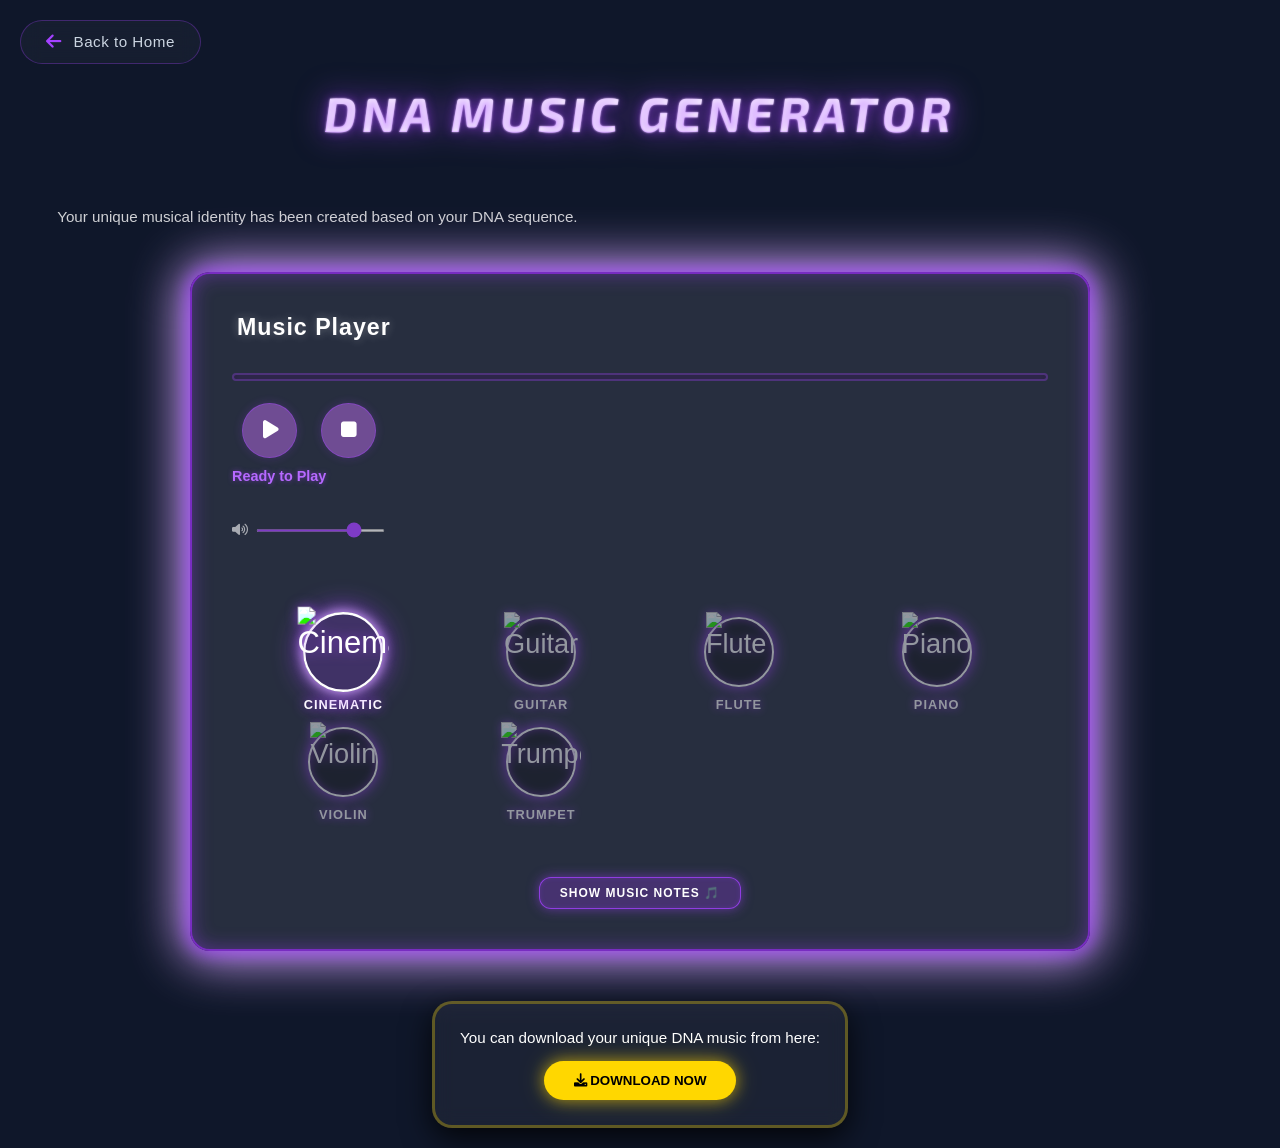
==== commit c36e9bcc: "Fix: instrument selection icon , and UI polishing" ====
--- a/frontend/artistic.html
+++ b/frontend/artistic.html
@@ -4,6 +4,7 @@
   <meta charset="UTF-8">
   <title>Genomic Identity System – Artistic Identity</title>
   <link rel="stylesheet" href="https://cdnjs.cloudflare.com/ajax/libs/font-awesome/6.0.0/css/all.min.css">
+  <link href="https://fonts.googleapis.com/css2?family=Exo+2:ital,wght@1,300;1,700&display=swap" rel="stylesheet">
   <link rel="stylesheet" href="css/style.css">
 </head>
 <body class="artistic-page">
@@ -41,24 +42,52 @@
         <input type="range" id="volumeSlider" min="0" max="100" value="80">
     </div>
 
+
     <div class="instrument-selector">
-    <div class="instrument-item active" onclick="selectInstrument('Cinematic', this)">
-        <div class="inst-icon"><i class="fas fa-film"></i></div><span>Cinematic</span>
-    </div>
-    <div class="instrument-item" onclick="selectInstrument('Violin', this)">
-        <div class="inst-icon"><i class="fas fa-music"></i></div><span>Violin</span>
-    </div>
-    <div class="instrument-item" onclick="selectInstrument('Flute', this)">
-        <div class="inst-icon"><i class="fas fa-wind"></i></div><span>Flute</span>
-    </div>
-    <div class="instrument-item" onclick="selectInstrument('Trumpet', this)">
-        <div class="inst-icon"><i class="fas fa-trumpet"></i></div><span>Trumpet</span>
-    </div>
-    <div class="instrument-item" onclick="selectInstrument('Guitar', this)">
-        <div class="inst-icon"><i class="fas fa-guitar"></i></div><span>Guitar</span>
-    </div>
-    <div class="instrument-item" onclick="selectInstrument('Piano', this)">
-        <div class="inst-icon"><i class="fas fa-keyboard"></i></div><span>Piano</span>
+    <div class="instrument-item active" onclick="selectInstrument('CINE', this)">
+        <div class="inst-icon">
+            <img src="https://img.icons8.com/?size=128&id=103802&format=png
+" alt="Cinematic">
+        </div>
+        <span>Cinematic</span>
+    </div>
+
+    <div class="instrument-item" onclick="selectInstrument('GUITAR', this)">
+        <div class="inst-icon">
+            <img src=" https://img.icons8.com/?size=96&id=VzDRYuJN6JLX&format=png" alt="Guitar">
+        </div>
+        <span>Guitar</span>
+    </div>
+
+    <div class="instrument-item" onclick="selectInstrument('FLUTE', this)">
+        <div class="inst-icon">
+            <img src=" https://img.icons8.com/?size=96&id=4nXuZdasq30o&format=png" alt="Flute">
+        </div>
+        <span>Flute</span>
+    </div>
+
+    <div class="instrument-item" onclick="selectInstrument('PIANO', this)">
+        <div class="inst-icon">
+            <img src=" https://img.icons8.com/?size=100&id=Hv3yy42Jaorx&format=png
+" alt="Piano">
+        </div>
+        <span>Piano</span>
+    </div>
+
+    <div class="instrument-item" onclick="selectInstrument('VIOLIN', this)">
+        <div class="inst-icon">
+            <img src=" https://img.icons8.com/?size=160&id=vCjPEcyLpwqp&format=png
+" alt="Violin">
+        </div>
+        <span>Violin</span>
+    </div>
+
+    <div class="instrument-item" onclick="selectInstrument('TRUMPET', this)">
+        <div class="inst-icon">
+            <img src="https://img.icons8.com/?size=160&id=z1RsXWqICb4n&format=png
+ "alt="Trumpet">
+        </div>
+        <span>Trumpet</span>
     </div>
 </div>
 
@@ -66,11 +95,11 @@
     <p id="notesDisplay" style="display:none;"></p>
 </div>
 
-<div class="download-section">
-    <p class="download-text">You can download your unique DNA music from here:</p>
-    <button id="downloadBtn" class="download-button">
-    Download Now
-</button>
+<div class="download-card">
+    <p>You can download your unique DNA music from here:</p>
+    <button class="download-btn">
+        <i class="fas fa-download"></i> Download Now
+    </button>
 </div>
 
  <!-- قسم البطاقات من  هون بلش -------- اختيار البطاقات------>
--- a/frontend/css/style.css
+++ b/frontend/css/style.css
@@ -1153,21 +1153,25 @@
 
 /* 3. العنوان الفخم (يتغير هنا فقط ولا يلمس الصفحة الرئيسية) */
 .artistic-page .main-title {
-    font-family: 'Segoe UI', sans-serif;
-    font-size: 3.5rem; /* الحجم الصغير اللي طلبتيه */
-    font-weight: 700;
+
+    font-family: 'Exo 2', sans-serif !important;
+    font-style: italic !important; /* هون السحر! */
+    font-weight: 700 !important;   /* خليه سميك شوي ليعطي فخامة */
+    text-transform: uppercase;    /* حروف كبيرة بالكامل */
+    letter-spacing: 5px;          /* مسافة بين الحروف ليعطي فخامة */
+    font-size: 3rem !important;
+    color: #ffffff;
+    
+    /* توهج نيون أبيض ونهدي خفيف ليناسب الـ DNA */
+    text-shadow: 0 0 10px rgba(163, 65, 255, 0.5), 
+                 0 0 2px #ffffff;
+    
     text-align: center;
-    text-transform: uppercase;
-    letter-spacing: 3px;
-    
-    /* التدرج اللوني */
-    background: linear-gradient(to bottom, #ffffff 20%, #a341ff 70%);
-    -webkit-background-clip: text;
-    -webkit-text-fill-color: transparent;
-    
-    /* التوهج */
-    filter: drop-shadow(0 0 15px rgba(163, 65, 255, 0.5));
-}
+}
+
+
+
+
 /* 4. الشرح (تحريك الجملة لليسار في صفحة الموسيقى فقط) */
 .artistic-page .intro-description {
     display: block !important;    /* عشان نلغي تأثير الفليكس عليها */
@@ -1467,27 +1471,87 @@
     transition: all 0.3s ease;
     opacity: 0.5; /* خاملة وهي مو مختارة */
 }
-
+/* =========================================
+   1. تنسيق الأزرار "العامة" (كل الآلات دايماً)
+   ========================================= */
 .inst-icon {
-    width: 45px;
-    height: 45px;
-    border-radius: 50%;
-    border: 1px solid rgba(163, 65, 255, 0.3);
-    background: rgba(255, 255, 255, 0.05);
-    display: flex;
-    align-items: center;
-    justify-content: center;
-    font-size: 1.2rem;
-    color: white;
-    margin-bottom: 5px;
-    transition: all 0.3s ease;
-}
-
+    width: 65px;                          /* عرض الزر */
+    height: 65px;                         /* طول الزر */
+    border-radius: 50% !important;        /* جعل الشكل دائري تماماً */
+    display: flex;                        /* لتوسيط الأيقونة داخل الدائرة */
+    align-items: center;                  /* توسيط عمودي */
+    justify-content: center;               /* توسيط أفقي */
+    font-size: 1.7rem;                    /* حجم الأيقونة (الغيتار، الكمان..) */
+    transition: all 0.3s ease;            /* نعومة في الانتقال بين الألوان */
+
+    /* --- الوضوح والألوان --- */
+    background: rgba(163, 65, 255, 0.15) !important; /* خلفية سوداء واضحة لتبرز فوق الـ DNA */
+    color: #ffffff !important;            /* لون الأيقونة أبيض ناصع دايماً */
+    opacity: 1 !important;                /* (أهم سطر) يمنع أي نوع من البهتان للكل */
+
+    /* --- خط النيون الدائم --- */
+    border: 2px solid #ffffff !important; /* إطار أبيض صريح يلف كل الدوائر */
+    
+    /* --- التوهج النهدي (Neon Glow) --- */
+    /* هاد السطر بيعمل هالة ضوئية نهدية حول كل الأزرار دايماً */
+    box-shadow: 0 0 40px #a341ff, 
+                0 0 40px #ffffff, 
+                inset 0 0 10px rgb(163, 65, 255,) !important;
+}
+
+/* تنسيق الكتابة (الأسماء) تحت كل الأيقونات */
 .instrument-item span {
-    font-size: 0.7rem;
-    color: rgba(255, 255, 255, 0.7);
-    text-transform: uppercase;
+    color: #ffffff !important;            /* لون الخط أبيض ناصع للكل */
+    opacity: 1 !important;                /* الخط مو شفاف أبداً */
+    font-weight: bold !important;         /* خط عريض ليكون واضح جداً */
+    margin-top: 10px;                     /* مسافة بين الدائرة والاسم */
+    display: block;                       /* ليكون الاسم تحت الدائرة */
+    text-shadow: 0 0 10px #a341ff;         /* توهج نهدي خلف الكلمات */
+}
+
+/* =========================================
+   2. تنسيق "الزر المختار" (الآلة النشطة)
+   ========================================= */
+.instrument-item.active .inst-icon {
+    /* تمييز المختار بتغيير لون النيون للأزرق السماوي (Cyan) */
+    border-color: #ffffff !important;     /* الإطار بيقلب أزرق */
+    background: rgba(163, 65, 255, 0.4) !important; /* خلفية زرقاء خفيفة */
+
+    /* توهج أزرق فاقع للمختار فقط */
+    box-shadow: 0 0 25px #a341ff
+                0 0 10px #ffffff, 
+                inset 0 0 15px rgba(163, 65, 255, 0.8) !important;
+
+    transform: scale(1.15);               /* تكبير الزر المختار شوي لنميزه */
+}
+
+/* تمييز اسم الآلة المختارة */
+.instrument-item.active span {
+    color: #ffffff !important;            /* الاسم بيقلب أزرق */
+    text-shadow: 0 0 12px #a341ff;        /* توهج أزرق خلف الكلمة المختارة */
+}
+
+/* 2. النصوص تحت الأيقونات (كلها أبيض واضح) */
+
+.instrument-item span {
+    color: #ffffff !important;
+    font-weight: 600;
+    margin-top: 10px;
+    font-size: 0.75rem;
     letter-spacing: 1px;
+    opacity: 1 !important;
+    display: block;
+}
+
+
+
+/* ترتيب الشبكة (Grid) لتكون متناسقة */
+.instrument-selector {
+    display: grid;
+    grid-template-columns: repeat(3, 1fr); /* 3 أعمدة بكل سطر */
+    gap: 25px;
+    margin-top: 30px;
+    padding: 20px;
 }
 
 /* حالة الآلة المختارة */
@@ -1495,12 +1559,9 @@
     opacity: 1;
 }
 
-.instrument-item.active .inst-icon {
-    background: rgba(163, 65, 255, 0.2);
-    border-color: #a341ff;
-    box-shadow: 0 0 15px rgba(163, 65, 255, 0.5);
-    transform: scale(1.1);
-}
+
+/* حركة بسيطة لاسم الآلة المختارة */
+
 
 .instrument-item:hover .inst-icon {
     border-color: white;
@@ -1565,4 +1626,111 @@
     background: rgba(163, 65, 255, 0.4) !important;
     box-shadow: 0 0 20px rgba(163, 65, 255, 0.8) !important;
     transform: translateY(-2px);
+}
+/* --- تنسيق الأيقونات العامة (وضوح تام ونيون نهدي) --- */
+.inst-icon {
+    width: 70px;
+    height: 70px;
+    border-radius: 60% !important;
+    display: flex;
+    align-items: center;
+    justify-content: center;
+    background: rgba(0, 0, 0, 0.5) !important; /* خلفية داكنة لتبرز النيون */
+    border: 2px solid #ffffff !important;   /* إطار أبيض ناصع */
+    
+    /* توهج نيون نهدي قوي حول الدائرة */
+    box-shadow: 0 0 15px #a341ff, 
+                inset 0 0 10px rgba(163, 65, 255, 0.5) !important;
+    
+    opacity: 1 !important; /* يمنع أي بهتان للأيقونات */
+    transition: all 0.3s ease;
+}
+
+/* --- تنسيق الصور داخل الدوائر --- */
+.inst-icon img {
+    width: 80px; 
+    height: 80px;
+    object-fit: contain;
+    filter: saturate(2) 
+    brightness(1.2)
+    drop-shadow(0 0 5px rgba(163, 65, 255, 0.6));
+    transition: all 0.3s ease;
+}
+
+/* التنسيق عند تمرير الماوس*/
+.instrument-item:hover .inst-icon img {
+    filter: saturate(2.5) brightness(1.4);
+}
+/* --- تنسيق الآلة المختارة (توهج مضاعف) --- */
+.instrument-item.active .inst-icon {
+    border-color: #ffffff !important;
+    transform: scale(1.14); /* تكبير بسيط للمختار */
+    background: rgba(163, 65, 255, 0.2) !important; /* لمسة نهدي بالخلفية */
+    box-shadow: 0 0 25px #a341ff, 
+                0 0 10px #ffffff !important;
+}
+
+/* --- تنسيق النصوص تحت الآلات --- */
+.instrument-item span {
+    color: #ffffff !important;
+    display: block;
+    margin-top: 10px;
+    font-weight: bold;
+    text-transform: uppercase;
+    font-size: 0.8rem;
+    text-shadow: 0 0 8px #a341ff; /* توهج نهدي خلف النص */
+    opacity: 1 !important;
+}
+#show-notes-btn {
+    font-weight: 900 !important;        /* أقصى سماكة للخط */
+    text-transform: uppercase;          /* حروف كبيرة لتعطي هيبة */
+    letter-spacing: 2px;               /* مسافة بين الحروف بتخليها Pro */
+    color: #ffffff !important;         /* أبيض ناصع */
+    
+    /* سر الوضوح: ظل أسود خلف النص مباشرة */
+    text-shadow: 2px 2px 4px rgba(0, 0, 0, 0.8), 
+                 0 0 10px #a341ff !important; 
+    
+    background: rgba(163, 65, 255, 0.3) !important; /* خلفية نهدية أغمق شوي */
+}
+/* --- الكارد الزجاجي المحيط بالتحميل --- */
+.download-card {
+    background: rgba(255, 255, 255, 0.05); /* شفافية زجاجية */
+    backdrop-filter: blur(10px);          /* تغبيش الخلفية */
+    border-radius: 20px;                   /* زوايا ناعمة */
+    padding: 25px;
+    margin-top: 30px;
+    border: 3px solid rgba(255, 215, 0, 0.3); /* إطار ذهبي خفيف جداً */
+    text-align: center;
+    box-shadow: 0 10px 30px rgba(0, 0, 0, 0.8); /* ظل عميق */
+}
+
+.download-card p {
+    color: #ffffff;
+    font-size: 0.95rem;
+    margin-bottom: 15px;
+    font-weight: 500;
+}
+
+/* --- زر التحميل (الأصفر الذهبي النيون) --- */
+.download-btn {
+    background: #ffd700 !important;        /* لون ذهبي صريح */
+    color: #000000 !important;             /* كتابة سوداء لتبين بوضوح */
+    border: none !important;
+    padding: 12px 30px;
+    border-radius: 50px;                   /* زر بيضاوي */
+    font-weight: 900 !important;
+    text-transform: uppercase;
+    cursor: pointer;
+    transition: all 0.3s ease;
+    
+    /* توهج ذهبي قوي (Neon Gold) */
+    box-shadow: 0 0 15px rgba(255, 215, 0, 0.6),
+                0 0 30px rgba(255, 215, 0, 0.2) !important;
+}
+
+.download-btn:hover {
+    transform: translateY(-3px) scale(1.05); /* حركة خفيفة عند اللمس */
+    box-shadow: 0 0 25px rgba(255, 215, 0, 0.9) !important;
+    background: #faffb2 !important;         /* يقلب أبيض عند الـ Hover */
 }
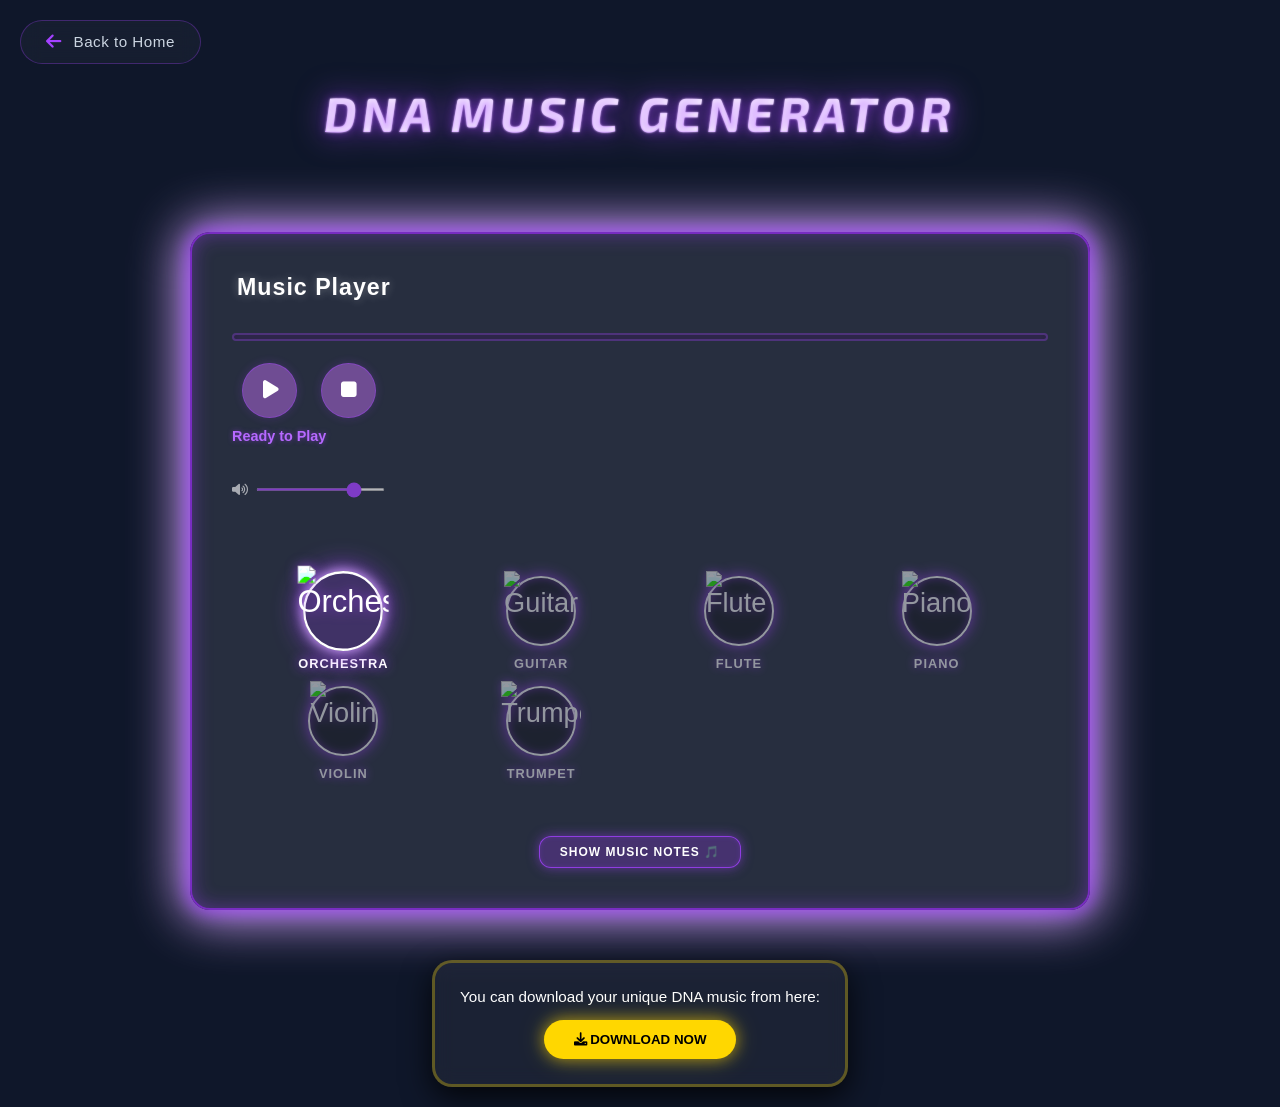
==== commit 944c70d5: "Fix: genrate visual identity" ====
--- a/frontend/artistic.html
+++ b/frontend/artistic.html
@@ -14,10 +14,6 @@
     </button>
     <h5 class="main-title">DNA Music Generator</h5>
 
-    <div class="intro-description">
-        <p>Your unique musical identity has been created based on your DNA sequence.</p>
-    </div>
-
 
 <div class="music-card">
     <div class="card-header">
@@ -46,10 +42,10 @@
     <div class="instrument-selector">
     <div class="instrument-item active" onclick="selectInstrument('CINE', this)">
         <div class="inst-icon">
-            <img src="https://img.icons8.com/?size=128&id=103802&format=png
-" alt="Cinematic">
-        </div>
-        <span>Cinematic</span>
+            <img src="https://img.icons8.com/?size=96&id=EYVAGidG8dFb&format=png
+" alt="Orchestra">
+        </div>
+        <span>Orchestra</span>
     </div>
 
     <div class="instrument-item" onclick="selectInstrument('GUITAR', this)">
--- a/frontend/css/style.css
+++ b/frontend/css/style.css
@@ -1159,7 +1159,7 @@
     font-weight: 700 !important;   /* خليه سميك شوي ليعطي فخامة */
     text-transform: uppercase;    /* حروف كبيرة بالكامل */
     letter-spacing: 5px;          /* مسافة بين الحروف ليعطي فخامة */
-    font-size: 3rem !important;
+    font-size: 3.0rem !important;
     color: #ffffff;
     
     /* توهج نيون أبيض ونهدي خفيف ليناسب الـ DNA */
@@ -1167,29 +1167,10 @@
                  0 0 2px #ffffff;
     
     text-align: center;
-}
-
-
-
-
-/* 4. الشرح (تحريك الجملة لليسار في صفحة الموسيقى فقط) */
-.artistic-page .intro-description {
-    display: block !important;    /* عشان نلغي تأثير الفليكس عليها */
-    width: 100% !important;       /* تأخذ العرض الكامل */
-    text-align: left !important;  /* النص يبدأ من اليسار */
-    
-    /* التحكم بالمسافات */
-    margin-top: 50px !important;    /* هاد الرقم اللي بينزلها تحت العنوان (كبريه لتنزل أكتر) */
-    margin-bottom: 20px !important; /* المسافة بينها وبين الكارد اللي تحتها */
-    
-    padding-left: 3% !important;   /* بيبعدها عن حافة الشاشة اليسار شوي عشان المنظر */
-}
-
-.artistic-page .intro-description p {
-    color: rgba(255, 255, 255, 0.8); /* لون أبيض شفاف قليلاً للفخامة */
-    font-size: 0.95rem;
-    line-height: 2.0;         /* تباعد أسطر مريح */
-}
+    margin-bottom: 70px;
+}
+
+
 
 /* تنسيق الكارد الزجاجي وتوزيع محتوياته */
 /* --- التعديل المنقذ للكارد الشفاف --- */
@@ -1305,6 +1286,7 @@
 /* توزيع الأزرار والآلة في سطر واحد */
 .artistic-page .music-controls {
     display: flex !important;
+    flex-wrap: wrap;
     justify-content: space-between;
     align-items: center;
     margin-bottom: 30px;
